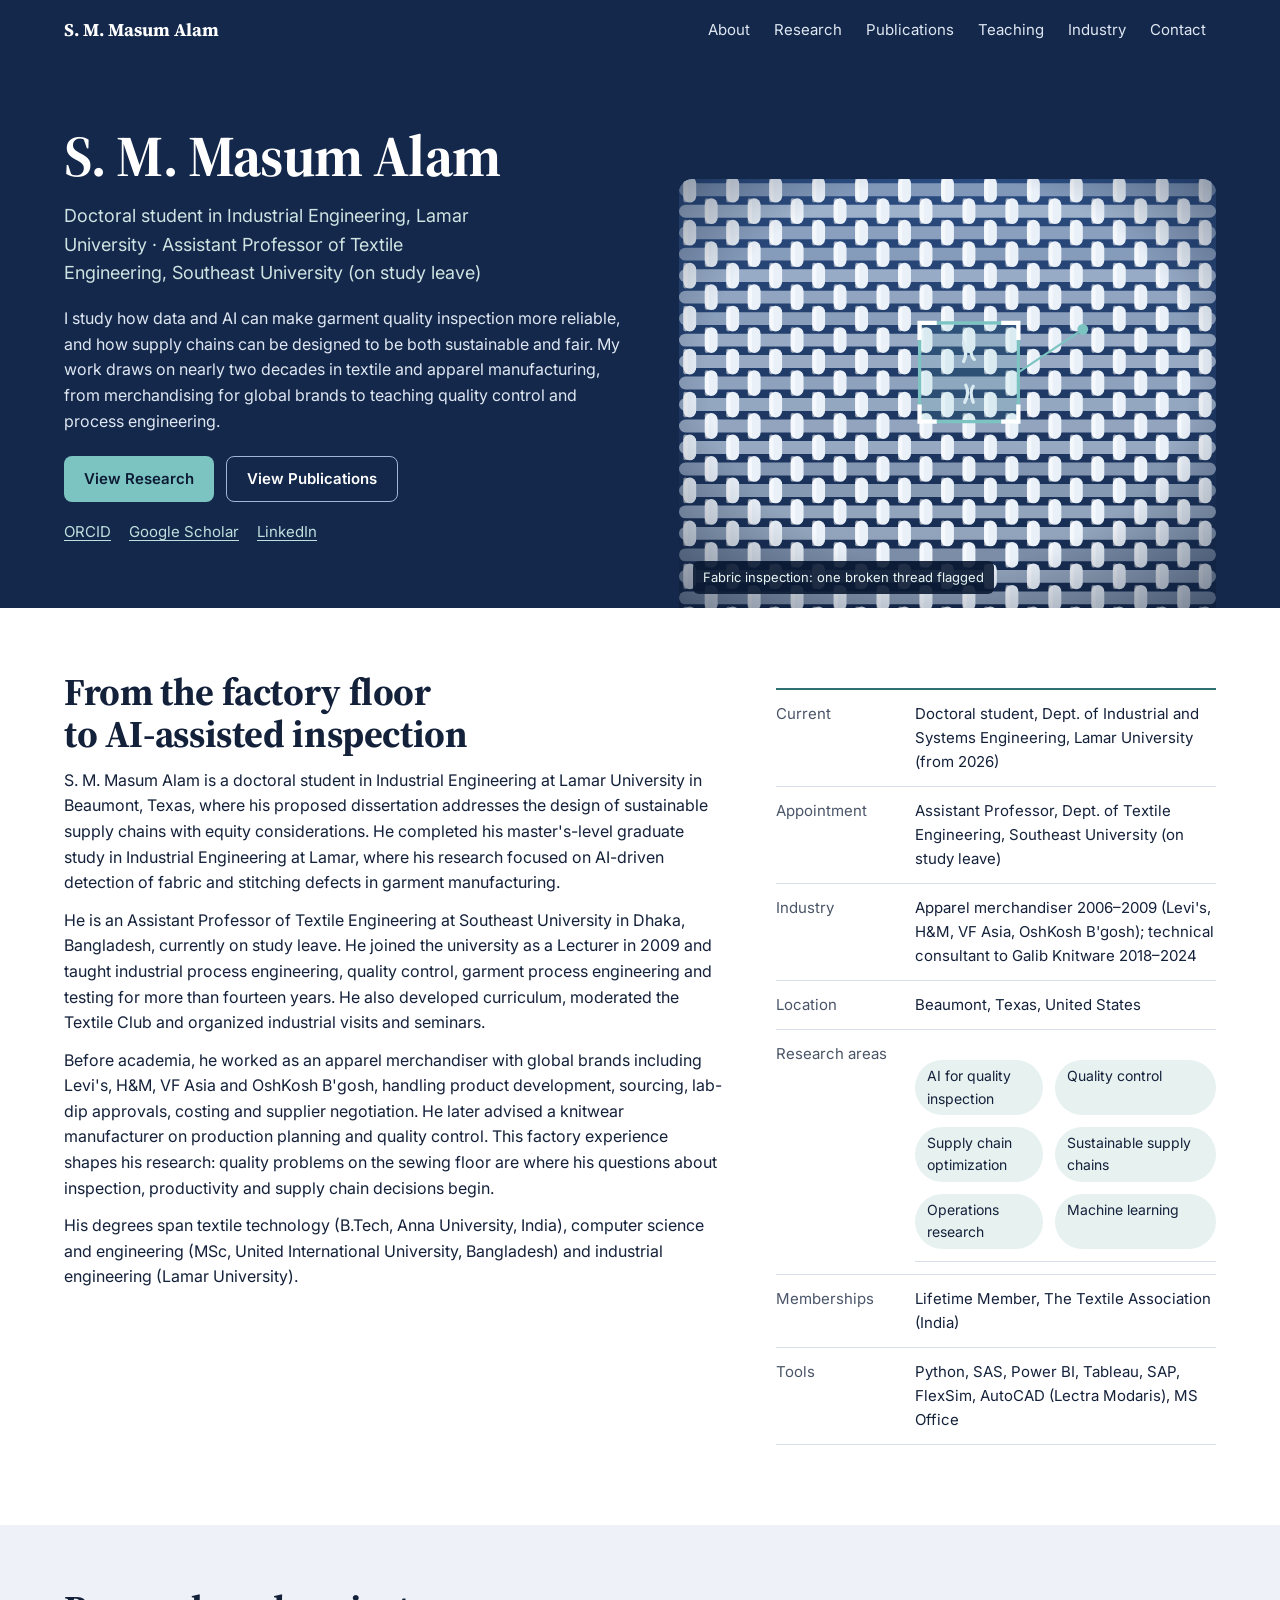
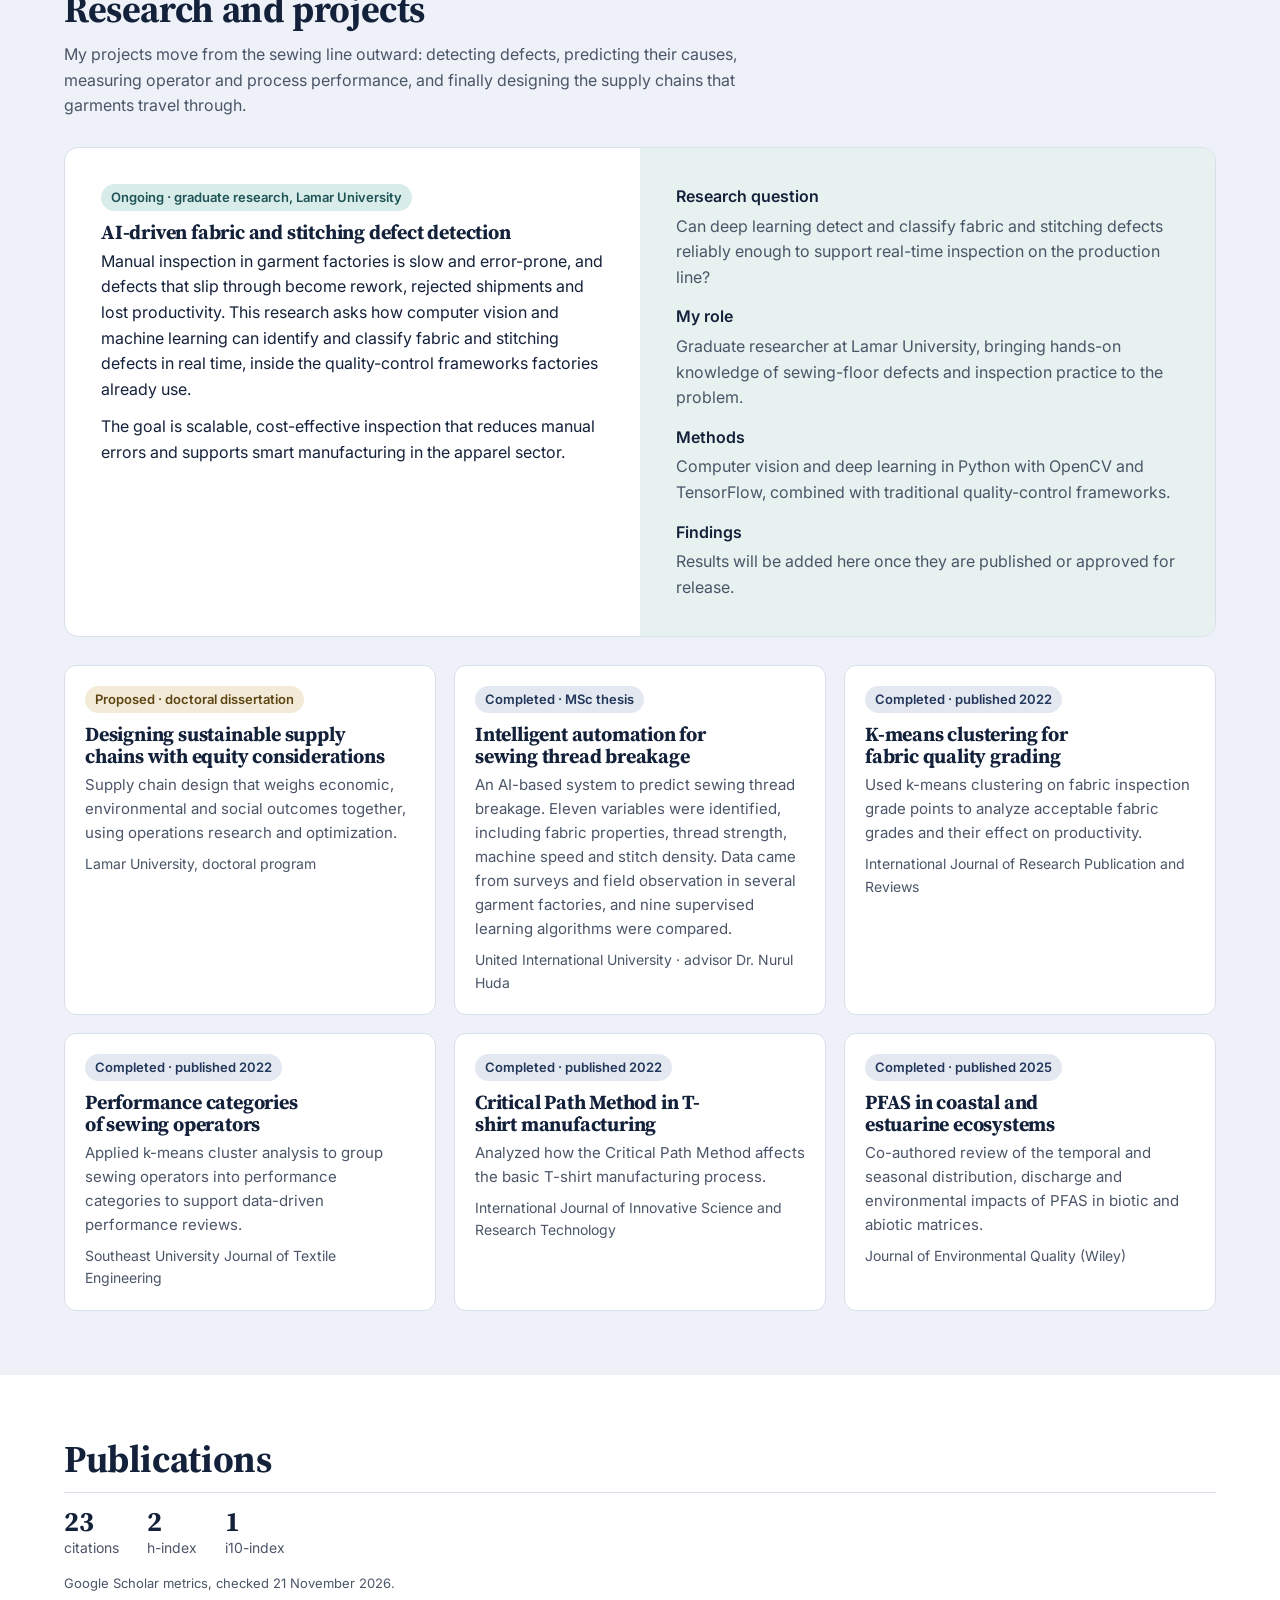
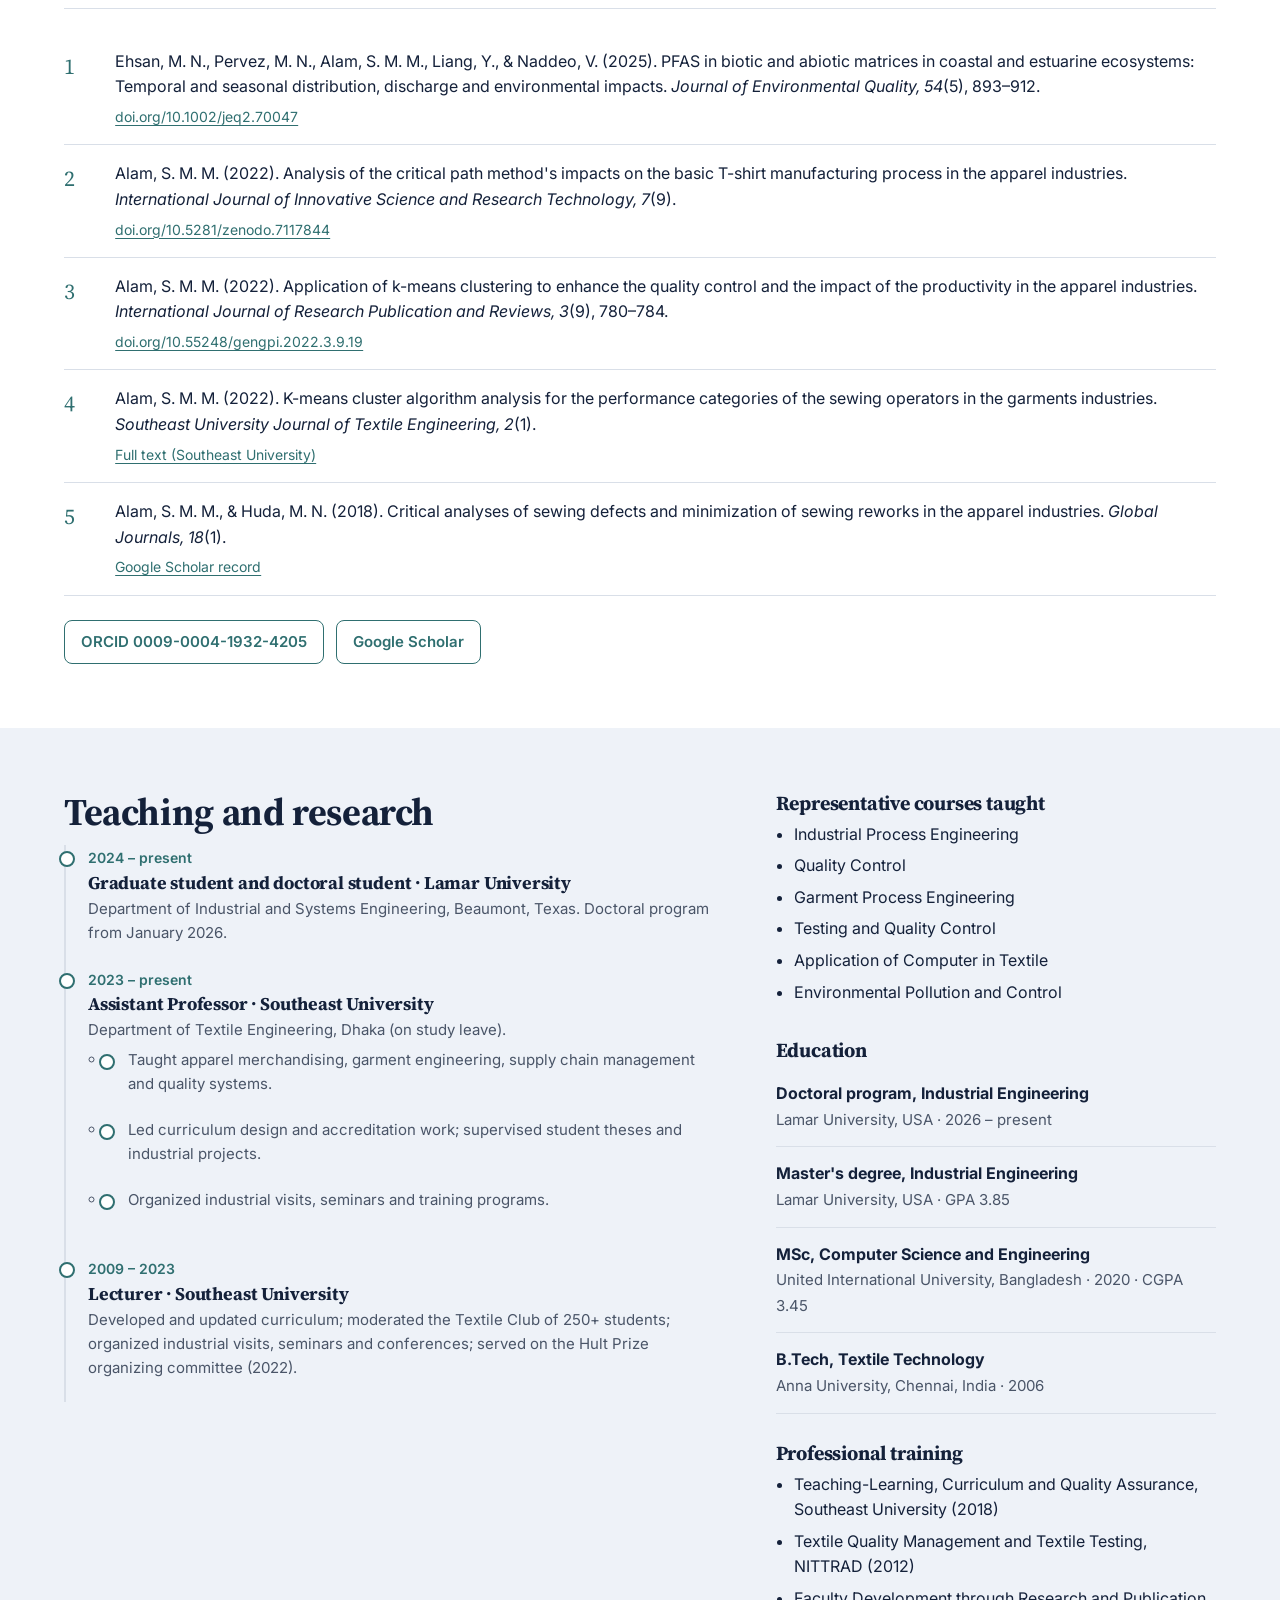
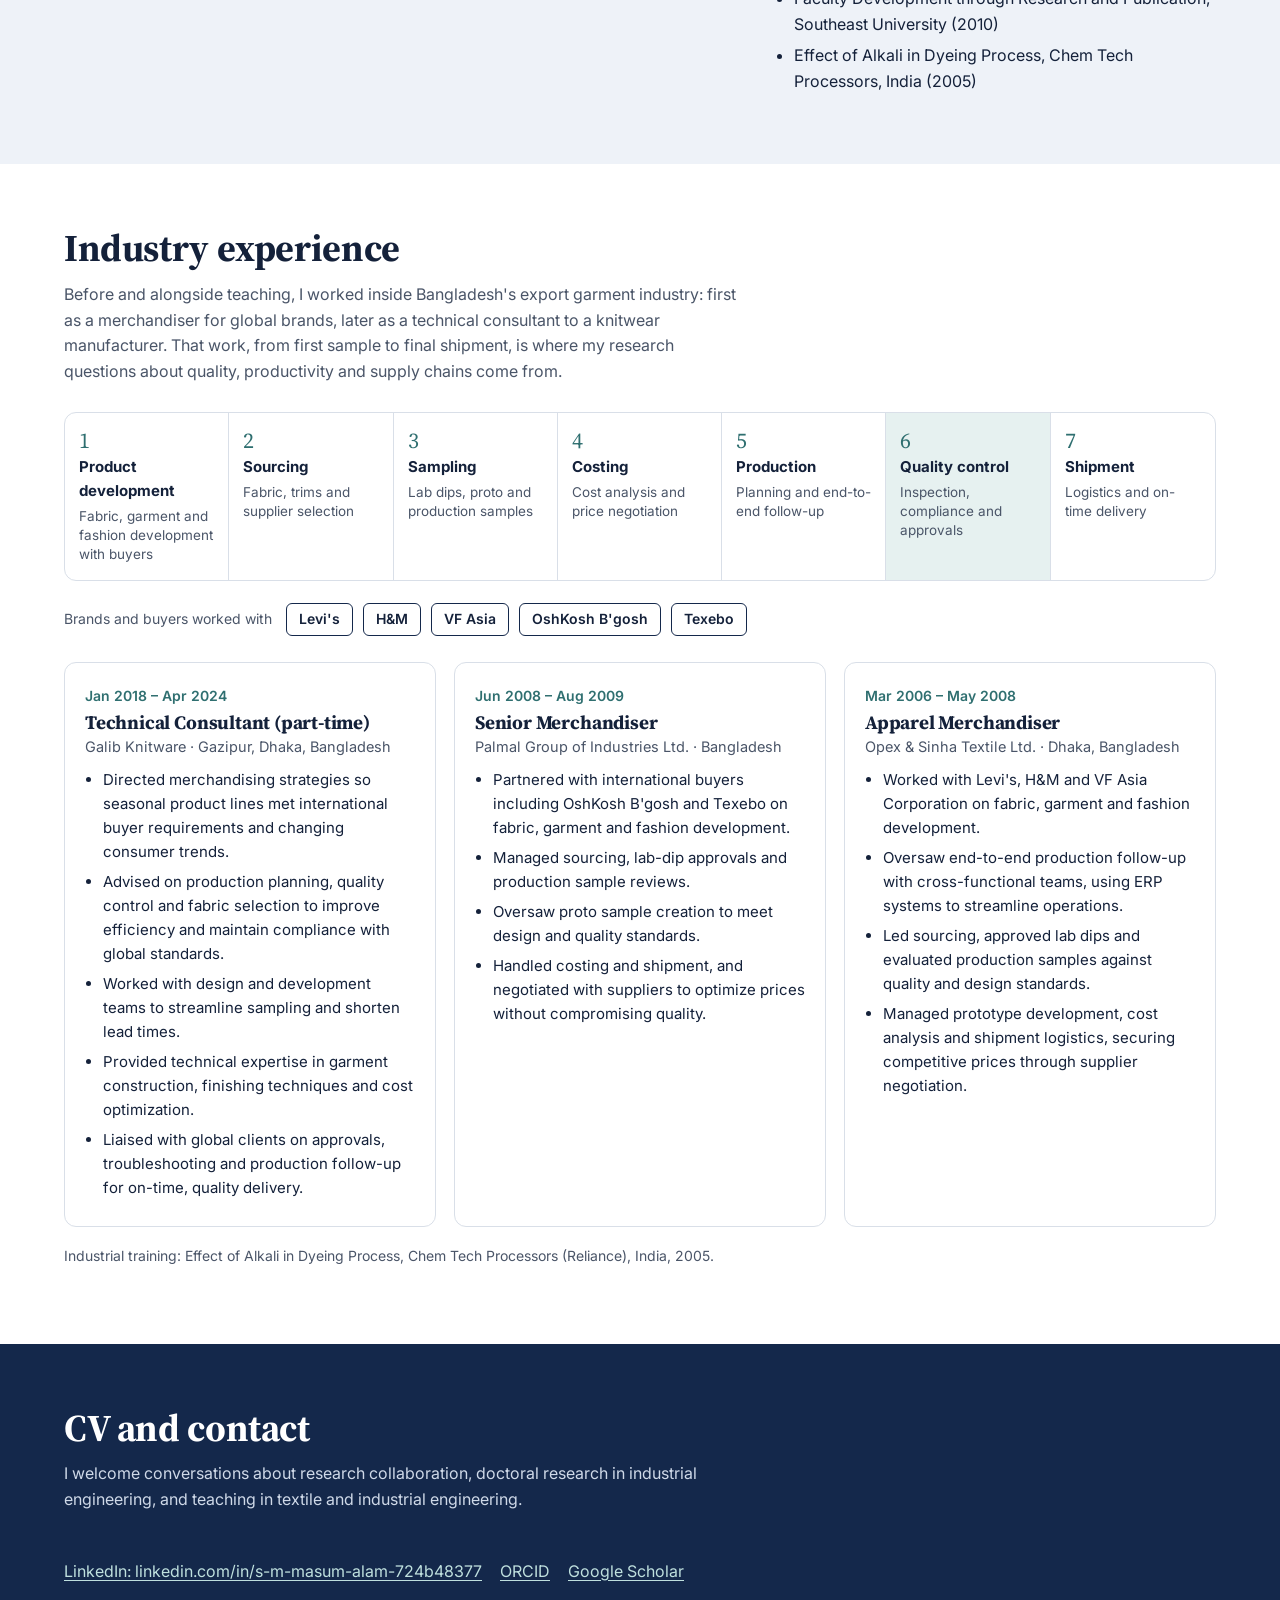
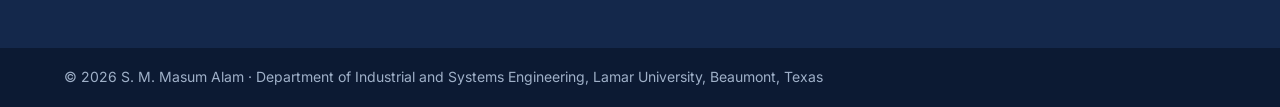
==== site/index.html @ e401d241 "Add main page" ====
<!DOCTYPE html>
<html lang="en">
<head>
<meta charset="utf-8">
<meta name="viewport" content="width=device-width, initial-scale=1">
<title>S. M. Masum Alam</title>
<meta name="description" content="S. M. Masum Alam: doctoral student in Industrial Engineering at Lamar University and Assistant Professor of Textile Engineering at Southeast University. Research in AI-assisted garment quality inspection, quality control, sustainable supply chains and operations research.">
<meta property="og:title" content="S. M. Masum Alam">
<meta property="og:description" content="Industrial engineering, textile engineering and AI-assisted garment quality inspection.">
<meta property="og:type" content="website">
<link rel="preconnect" href="https://fonts.googleapis.com">
<link rel="preconnect" href="https://fonts.gstatic.com" crossorigin>
<link href="https://fonts.googleapis.com/css2?family=Source+Serif+4:opsz,wght@8..60,600;8..60,700&family=Inter:wght@400;500;600&display=swap" rel="stylesheet">
<link rel="stylesheet" href="assets/site.css">
</head>
<body>

<nav aria-label="Main">
 <div class="wrap">
  <a class="me" href="#home" data-f="name">S. M. Masum Alam</a>
  <ul>
   <li><a href="#about">About</a></li>
   <li><a href="#research">Research</a></li>
   <li><a href="#publications">Publications</a></li>
   <li><a href="#experience">Teaching</a></li>
   <li><a href="#industry">Industry</a></li>
   <li><a href="#contact">Contact</a></li>
  </ul>
 </div>
</nav>

<noscript><p>This site needs JavaScript to show its content. You can also find S. M. Masum Alam on <a href="https://orcid.org/0009-0004-1932-4205">ORCID</a>.</p></noscript>

<header class="hero" id="home">
 <div class="wrap">
  <div class="txt">
   <h1 data-f="name">S. M. Masum Alam</h1>
   <p class="role" data-f="headline"></p>
   <p class="intro" data-f="intro"></p>
   <div class="btns" id="hero-btns"></div>
   <div class="links" id="hero-links"></div>
  </div>
  <div class="cloth" role="img" aria-label="Illustration of woven fabric under inspection, with one broken thread marked by an inspection frame">
   <svg id="weave" viewBox="0 0 500 400" preserveAspectRatio="xMidYMid slice" aria-hidden="true"></svg>
   <span class="tag">Fabric inspection: one broken thread flagged</span>
  </div>
 </div>
</header>

<main>
<section class="band" id="about">
 <div class="wrap two">
  <div><h2 data-f="aboutTitle"></h2><div id="about-text"></div></div>
  <div><dl class="facts" id="facts"></dl></div>
 </div>
</section>

<section class="band alt" id="research">
 <div class="wrap">
  <h2>Research and projects</h2>
  <p class="lede" id="research-intro"></p>
  <article class="feat" id="featured" aria-labelledby="f1"></article>
  <div class="grid" id="projects"></div>
 </div>
</section>

<section class="band" id="publications">
 <div class="wrap">
  <h2>Publications</h2>
  <div class="metrics" id="metrics" aria-label="Google Scholar metrics"></div>
  <ol class="pubs" id="pubs"></ol>
  <div class="profiles" id="profiles"></div>
 </div>
</section>

<section class="band alt" id="experience">
 <div class="wrap two">
  <div>
   <h2>Teaching and research</h2>
   <ul class="tl" id="roles"></ul>
  </div>
  <div>
   <h3>Representative courses taught</h3>
   <ul class="courses" id="courses"></ul>
   <h3 style="margin-top:28px">Education</h3>
   <ul class="edu" id="education"></ul>
   <h3 style="margin-top:28px">Professional training</h3>
   <ul class="courses" style="columns:1" id="training"></ul>
  </div>
 </div>
</section>

<section class="band" id="industry">
 <div class="wrap">
  <h2>Industry experience</h2>
  <p class="lede" id="industry-intro"></p>
  <ol class="flow" id="flow" aria-label="Garment workflow stages handled"></ol>
  <div class="brands" id="brands"></div>
  <div class="ind" id="ind-roles"></div>
  <p class="note" id="ind-training"></p>
 </div>
</section>

<section class="band contact" id="contact">
 <div class="wrap">
  <h2>CV and contact</h2>
  <p class="lede" data-f="contactText"></p>
  <div class="btns" id="cv-btn"></div>
  <div class="links" style="font-size:16px" id="contact-links"></div>
 </div>
</section>
</main>

<footer><div class="wrap" id="footer"></div></footer>

<!-- Content lives in these files. Edit them, not this page. -->
<script src="content/profile.js"></script>
<script src="content/publications.js"></script>
<script src="content/projects.js"></script>
<script src="content/experience.js"></script>
<script src="assets/site.js"></script>
</body>
</html>
---- site/assets/site.css ----
/* VOICE  calm, formal academic portfolio for admissions committees and collaborators
   IDEA   a fabric inspection table: woven cloth under a lamp, one defect boxed by the inspector
   PICTURE woven warp/weft cloth drawn in SVG with a teal inspection frame around a broken thread
   COLOUR navy ground for the first band, white pages, muted teal for links and the inspection mark
   TYPE   Source Serif 4 for headings, Inter for text
   LAYOUT navy band: name and intro left, cloth right; stacks title, cloth, buttons on phones */
:root{color-scheme:light dark;
--bg:light-dark(#ffffff,#0e1626);--ink:light-dark(#14213a,#e7ecf4);--soft:light-dark(#4a5568,#a9b4c6);
--navy:#14284b;--navy2:light-dark(#eef2f8,#152138);--teal:light-dark(#2f6f70,#7cc4c2);--tealbg:light-dark(#e6f1f0,#173236);
--line:light-dark(#d9dfe8,#25324a);--card:light-dark(#ffffff,#121d31)}
:root[data-theme=light]{color-scheme:light}:root[data-theme=dark]{color-scheme:dark}
*{box-sizing:border-box;min-width:0}
html{scroll-behavior:smooth;scroll-padding-top:72px}
@media(prefers-reduced-motion:reduce){html{scroll-behavior:auto}}
body{margin:0;background:var(--bg);color:var(--ink);font:16px/1.6 Inter,system-ui,-apple-system,"Segoe UI",sans-serif;overflow-x:clip}
h1,h2,h3{font-family:"Source Serif 4",Georgia,serif;line-height:1.1;letter-spacing:-.01em;margin:0;text-wrap:balance}
h2{font-size:clamp(28px,3.4vw,38px);margin-bottom:12px}
h3{font-size:20px;margin-bottom:6px}
p{margin:0 0 12px}
a{color:var(--teal);text-underline-offset:3px}
a:focus-visible,button:focus-visible{outline:3px solid #7cc4c2;outline-offset:2px;border-radius:4px}
.wrap{max-width:1180px;margin:0 auto}
.band{padding:clamp(36px,5vw,72px) max(5vw,16px)}
.alt{background:var(--navy2)}
.lede{color:var(--soft);max-width:68ch;margin-bottom:28px}
/* nav */
nav{position:sticky;top:0;z-index:5;background:var(--navy);color:#fff;padding:0 max(5vw,16px)}
nav .wrap{display:flex;align-items:center;justify-content:space-between;gap:16px;min-height:60px;flex-wrap:wrap}
nav .me{font-family:"Source Serif 4",Georgia,serif;font-weight:700;font-size:18px;color:#fff;text-decoration:none;white-space:nowrap}
nav ul{display:flex;flex-wrap:wrap;gap:2px 4px;list-style:none;margin:0;padding:0}
nav ul a{display:inline-flex;align-items:center;min-height:44px;padding:0 10px;color:#dfe7f2;text-decoration:none;font-size:15px;border-radius:6px}
nav ul a:hover{background:#1f3a66;color:#fff}
/* hero */
.hero{background:var(--navy);color:#fff;padding:clamp(32px,5vw,64px) max(5vw,16px) 0}
.hero .wrap{display:grid;grid-template-columns:minmax(0,1.05fr) minmax(0,1fr);gap:clamp(24px,4vw,56px);align-items:end}
.hero h1{font-size:clamp(38px,5.2vw,58px);margin-bottom:14px}
.hero .role{font-size:18px;color:#cfe3e2;margin-bottom:18px;max-width:40ch}
.hero .intro{color:#dfe7f2;max-width:60ch}
.hero .txt{padding-bottom:clamp(32px,5vw,64px)}
.btns{display:flex;flex-wrap:wrap;gap:12px;margin-top:22px}
.btn{display:inline-flex;align-items:center;min-height:46px;padding:0 20px;border-radius:8px;font-weight:600;text-decoration:none;font-size:15px}
.btn.p{background:#7cc4c2;color:#0c1a33}
.btn.s{border:1.5px solid #9fb6d6;color:#fff}
.btn:hover{filter:brightness(1.08)}
.cloth{position:relative;aspect-ratio:5/4;border-radius:14px 14px 0 0;overflow:hidden;background:#1b3560}
.cloth svg{position:absolute;inset:0;width:100%;height:100%;display:block}
.tag{position:absolute;left:14px;bottom:14px;background:#0c1a33e6;color:#e7f3f2;font-size:13px;padding:6px 10px;border-radius:6px;max-width:calc(100% - 28px)}
.links{display:flex;flex-wrap:wrap;gap:8px 18px;margin-top:18px;font-size:15px}
.links a{color:#bfe0de}
/* about */
.two{display:grid;grid-template-columns:minmax(0,1.5fr) minmax(0,1fr);gap:clamp(24px,4vw,56px)}
.facts{border-top:2px solid var(--teal)}
.facts div{display:grid;grid-template-columns:8.5em minmax(0,1fr);gap:12px;padding:12px 0;border-bottom:1px solid var(--line);font-size:15px}
.facts dt{color:var(--soft)}
.facts dd{margin:0}
.chips{display:flex;flex-wrap:wrap;gap:8px;margin-top:6px}
.chip{background:var(--tealbg);color:var(--ink);border-radius:999px;padding:5px 12px;font-size:14px}
/* research */
.feat{display:grid;grid-template-columns:minmax(0,1fr) minmax(0,1fr);gap:0;background:var(--card);border:1px solid var(--line);border-radius:14px;overflow:hidden;margin-bottom:28px}
.feat .body{padding:clamp(20px,3vw,36px)}
.feat .side{background:var(--tealbg);padding:clamp(20px,3vw,36px)}
.feat dl{margin:0}
.feat dt{font-weight:600;margin-top:14px}
.feat dt:first-child{margin-top:0}
.feat dd{margin:4px 0 0;color:var(--soft)}
.status{display:inline-block;font-size:13px;font-weight:600;padding:3px 10px;border-radius:999px;margin-bottom:10px}
.st-on{background:#d8ecea;color:#1d5354}
.st-done{background:#e3e8f1;color:#22365a}
.st-prop{background:#f3ead7;color:#5d4513}
.grid{display:grid;grid-template-columns:repeat(auto-fill,minmax(280px,1fr));gap:18px}
.proj{background:var(--card);border:1px solid var(--line);border-radius:12px;padding:20px}
.proj p{color:var(--soft);font-size:15px;margin-bottom:8px}
.proj .meta{font-size:14px;color:var(--soft)}
/* publications */
.metrics{display:flex;flex-wrap:wrap;gap:12px 28px;margin:0 0 24px;padding:14px 0;border-block:1px solid var(--line)}
.metrics b{font-family:"Source Serif 4",Georgia,serif;font-size:28px;display:block;line-height:1}
.metrics span{font-size:14px;color:var(--soft)}
.metrics small{flex-basis:100%;color:var(--soft);font-size:13px}
ol.pubs{list-style:none;padding:0;margin:0;counter-reset:p}
ol.pubs li{display:grid;grid-template-columns:3.2em minmax(0,1fr);padding:16px 0;border-bottom:1px solid var(--line)}
ol.pubs li::before{counter-increment:p;content:counter(p);font-family:"Source Serif 4",Georgia,serif;font-size:22px;color:var(--teal)}
.cite{margin:0 0 6px}
.plinks{font-size:14px;display:flex;flex-wrap:wrap;gap:4px 16px}
.plinks a{overflow-wrap:anywhere}
.profiles{display:flex;flex-wrap:wrap;gap:12px;margin-top:24px}
.profiles a{display:inline-flex;align-items:center;min-height:44px;padding:0 16px;border:1.5px solid var(--teal);border-radius:8px;text-decoration:none;font-weight:600;font-size:15px}
/* timeline */
.tl{list-style:none;margin:0;padding:0;border-left:2px solid var(--line)}
.tl li{position:relative;padding:0 0 22px 22px}
.tl li::before{content:"";position:absolute;left:-7px;top:6px;width:12px;height:12px;border-radius:50%;background:var(--bg);border:2px solid var(--teal)}
.tl .when{font-size:14px;color:var(--teal);font-weight:600;white-space:nowrap}
.tl h3{font-size:18px;margin:2px 0 4px}
.tl p{color:var(--soft);font-size:15px;margin:0}
.tl ul{margin:6px 0 0;padding-left:18px;color:var(--soft);font-size:15px}
.edu{list-style:none;padding:0;margin:0}
.edu li{padding:14px 0;border-bottom:1px solid var(--line)}
.edu b{display:block}
.edu span{color:var(--soft);font-size:15px}
.courses{columns:2 220px;padding-left:18px;margin:8px 0 0}
.courses li{margin-bottom:6px;break-inside:avoid}
/* contact */
.contact{background:var(--navy);color:#fff}
.contact a{color:#bfe0de}
.contact .lede{color:#cfd9e8}
footer{background:#0c1a33;color:#9fb0c8;font-size:14px;padding:18px max(5vw,16px)}
@media(max-width:860px){.hero .wrap,.two,.feat{grid-template-columns:minmax(0,1fr)}.hero .txt{padding-bottom:0}.cloth{aspect-ratio:16/10}}
@media(max-width:600px){nav .wrap{padding-block:6px}nav ul a{padding:0 8px;font-size:14px}.facts div{grid-template-columns:minmax(0,1fr);gap:2px}}

.cvbtn{background:#ffffff;color:#14284b}
noscript p{padding:24px max(5vw,16px)}

/* industry */
.flow{list-style:none;margin:0 0 22px;padding:0;display:grid;grid-template-columns:repeat(7,minmax(0,1fr));gap:0;border:1px solid var(--line);border-radius:12px;overflow:hidden;background:var(--card)}
.flow li{position:relative;padding:16px 14px 16px;border-right:1px solid var(--line);display:flex;flex-direction:column;gap:4px}
.flow li:last-child{border-right:0}
.flow .n{font-family:"Source Serif 4",Georgia,serif;font-size:22px;color:var(--teal);line-height:1}
.flow b{font-size:15px}
.flow span:last-child{font-size:13.5px;color:var(--soft);line-height:1.4}
.flow li:nth-child(6){background:var(--tealbg)}
.brands{display:flex;flex-wrap:wrap;align-items:center;gap:8px 10px;margin:0 0 26px}
.bl{font-size:14px;color:var(--soft);margin-right:4px}
.brand{border:1.5px solid var(--navy);color:var(--ink);border-radius:6px;padding:4px 12px;font-weight:600;font-size:14px}
:root[data-theme=dark] .brand{border-color:#9fb6d6}
@media(prefers-color-scheme:dark){:root:not([data-theme=light]) .brand{border-color:#9fb6d6}}
.ind{display:grid;grid-template-columns:repeat(3,minmax(0,1fr));gap:18px}
.irole{background:var(--card);border:1px solid var(--line);border-radius:12px;padding:20px}
.ihead .when{font-size:14px;color:var(--teal);font-weight:600;white-space:nowrap}
.ihead h3{font-size:19px;margin:4px 0 2px}
.org{color:var(--soft);font-size:14.5px;margin:0 0 10px}
.irole ul{margin:0;padding-left:18px;font-size:15px}
.irole li{margin-bottom:6px}
.note{color:var(--soft);font-size:14px;margin-top:18px}
@media(max-width:1000px){.flow{grid-template-columns:repeat(4,minmax(0,1fr))}.flow li{border-bottom:1px solid var(--line)}.ind{grid-template-columns:minmax(0,1fr)}}
@media(max-width:1000px){.flow li:last-child{grid-column:span 2}}
@media(max-width:600px){.flow{grid-template-columns:repeat(2,minmax(0,1fr))}}
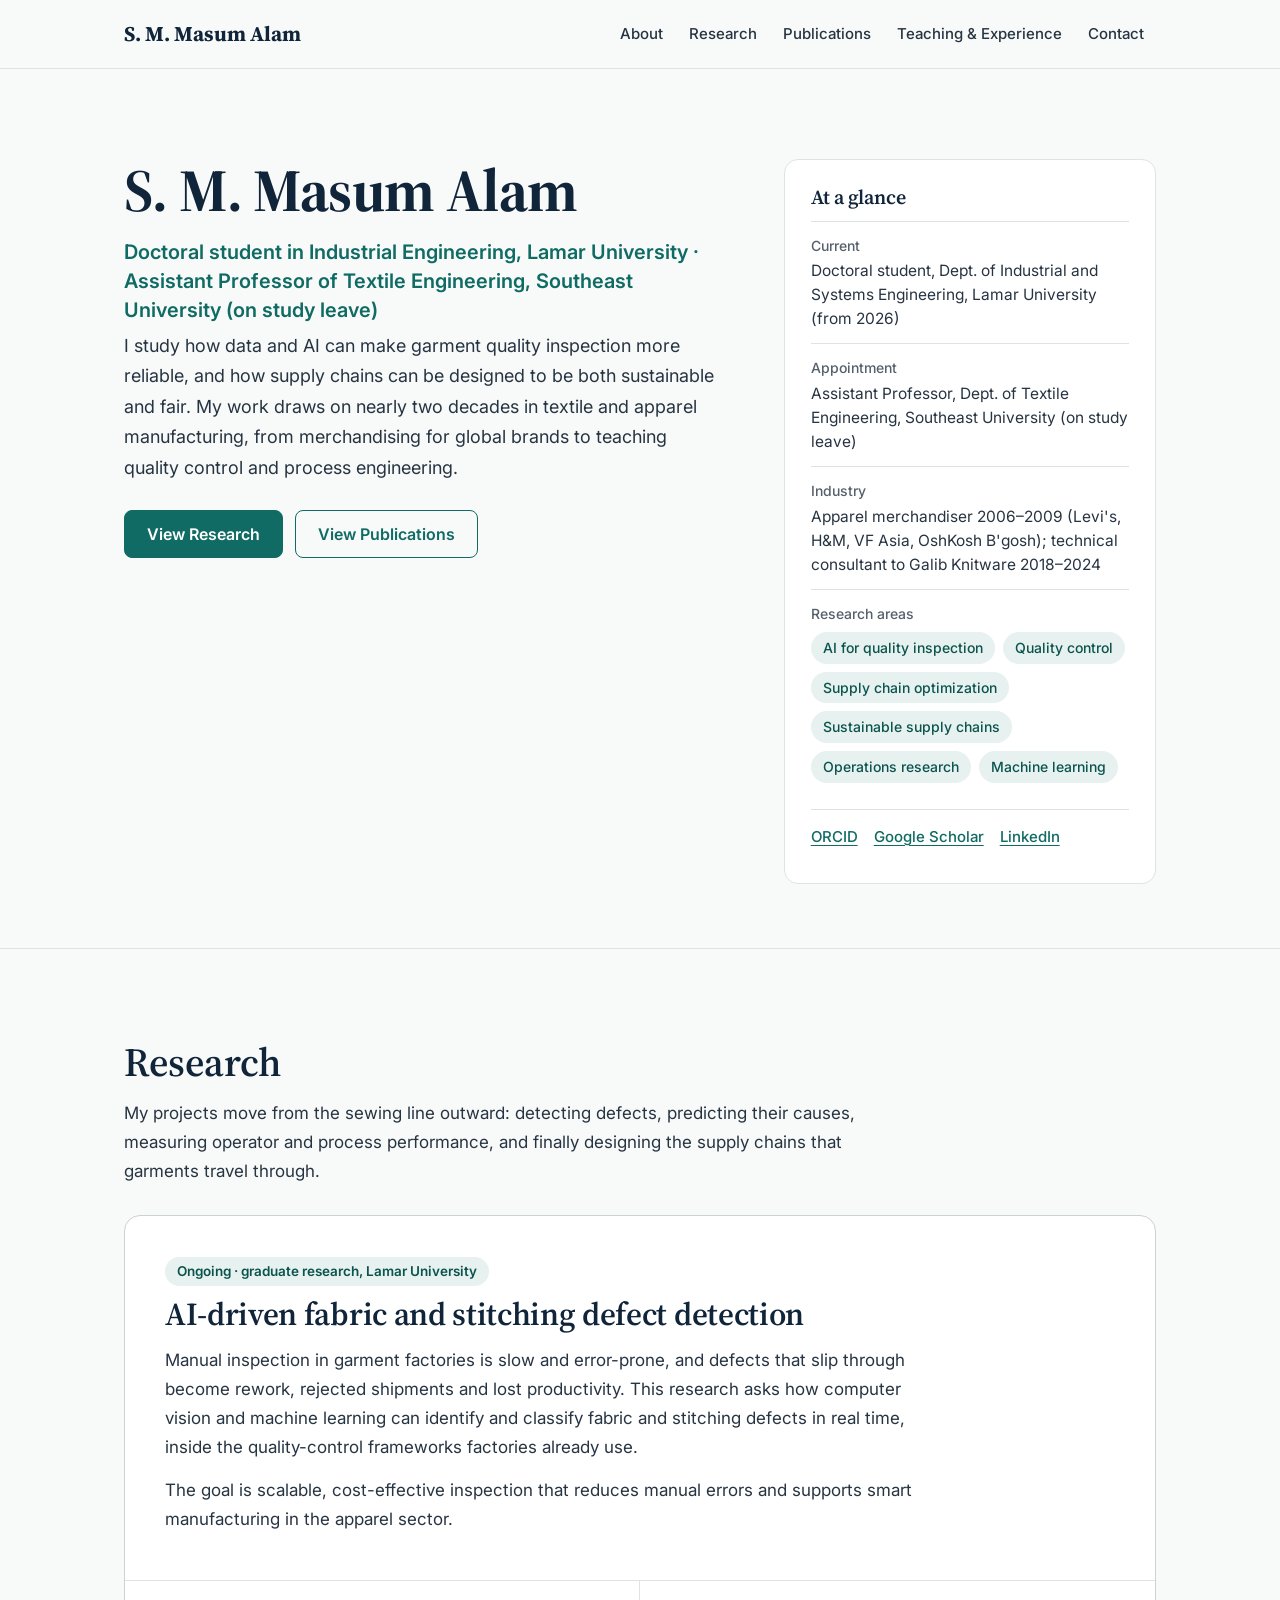
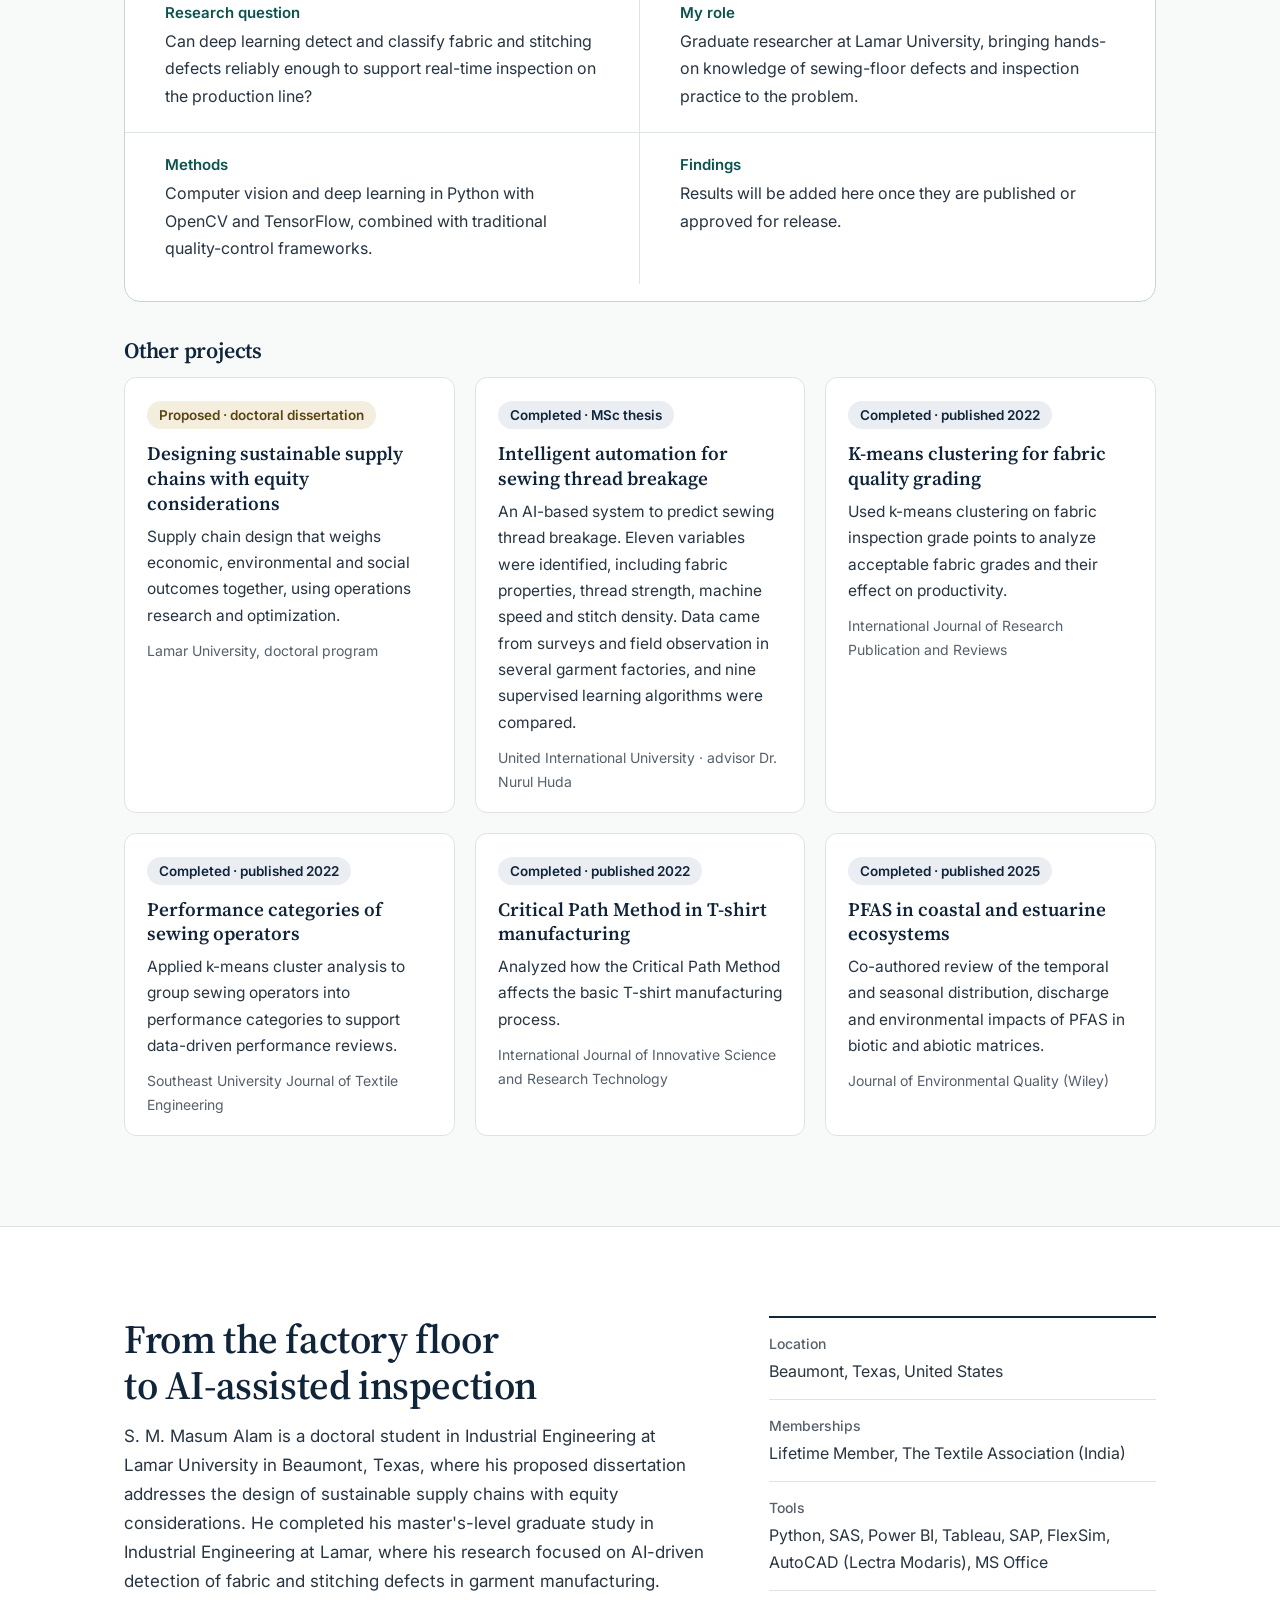
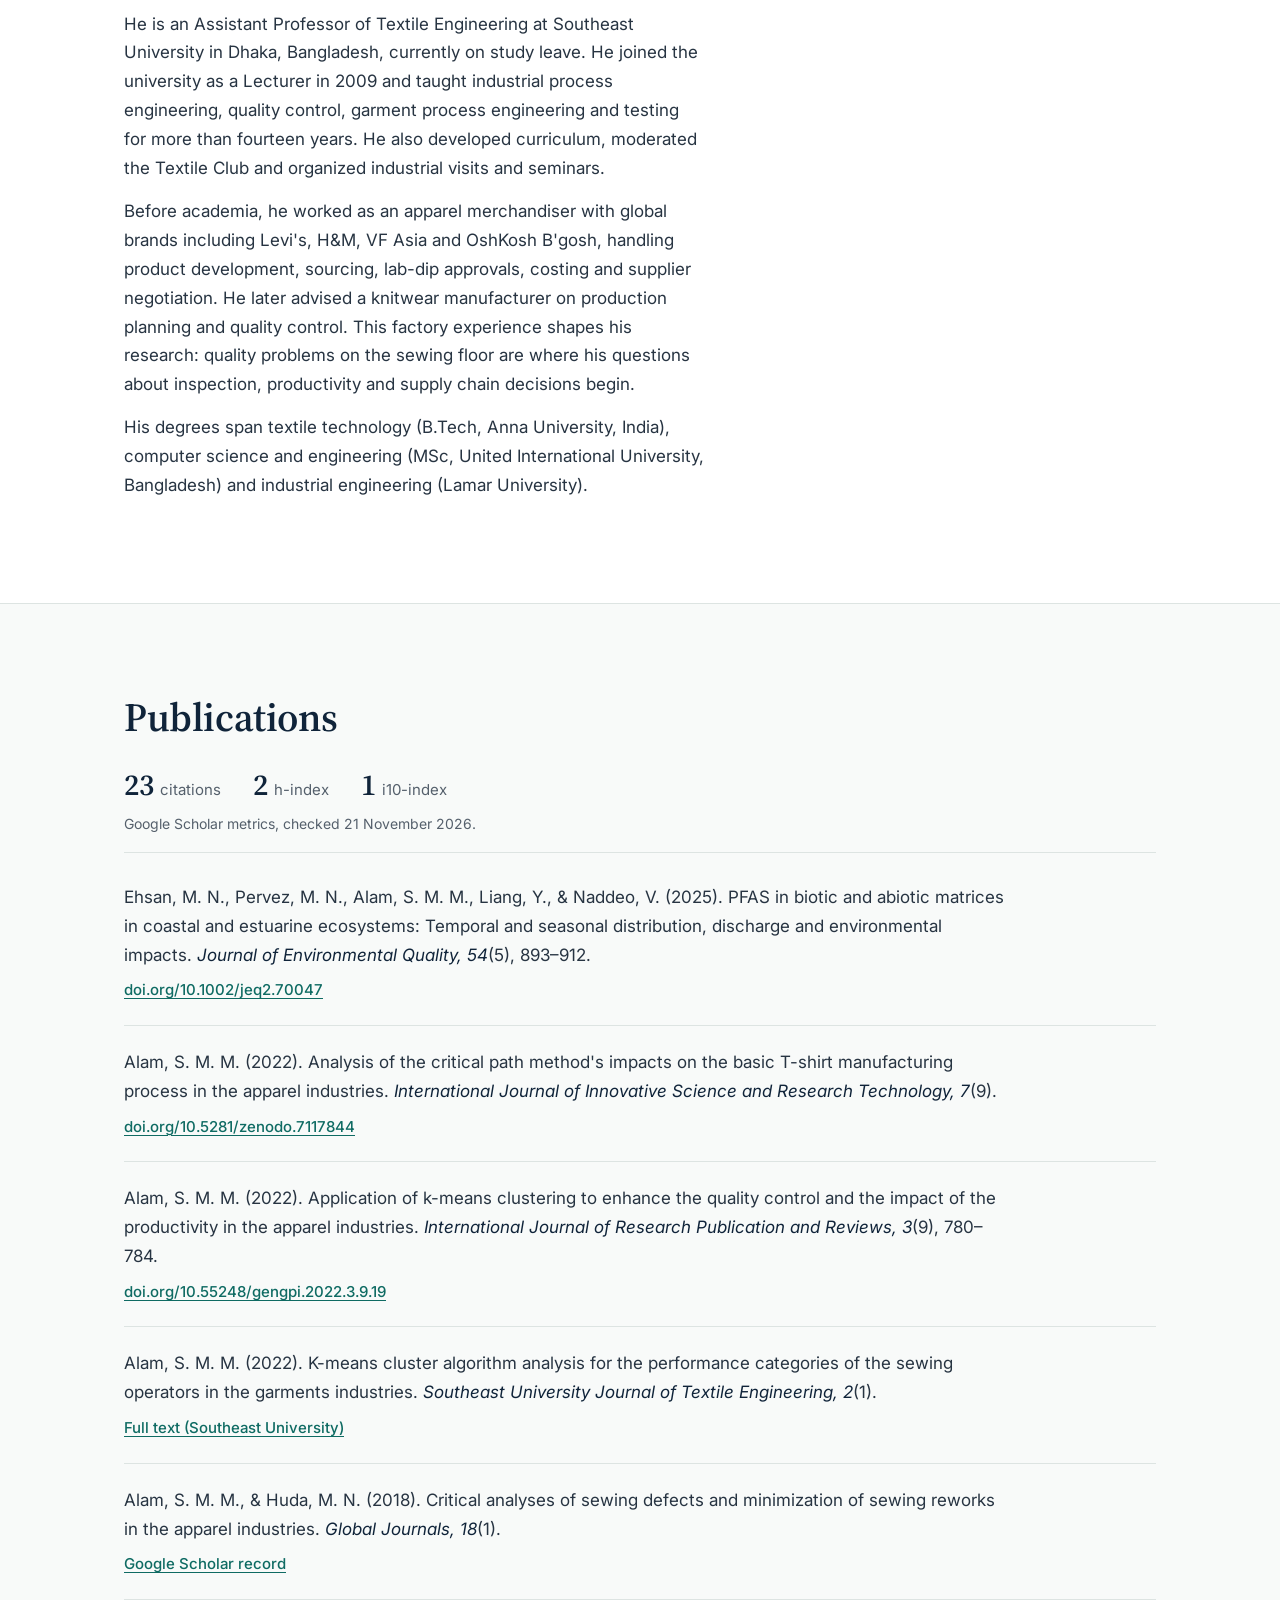
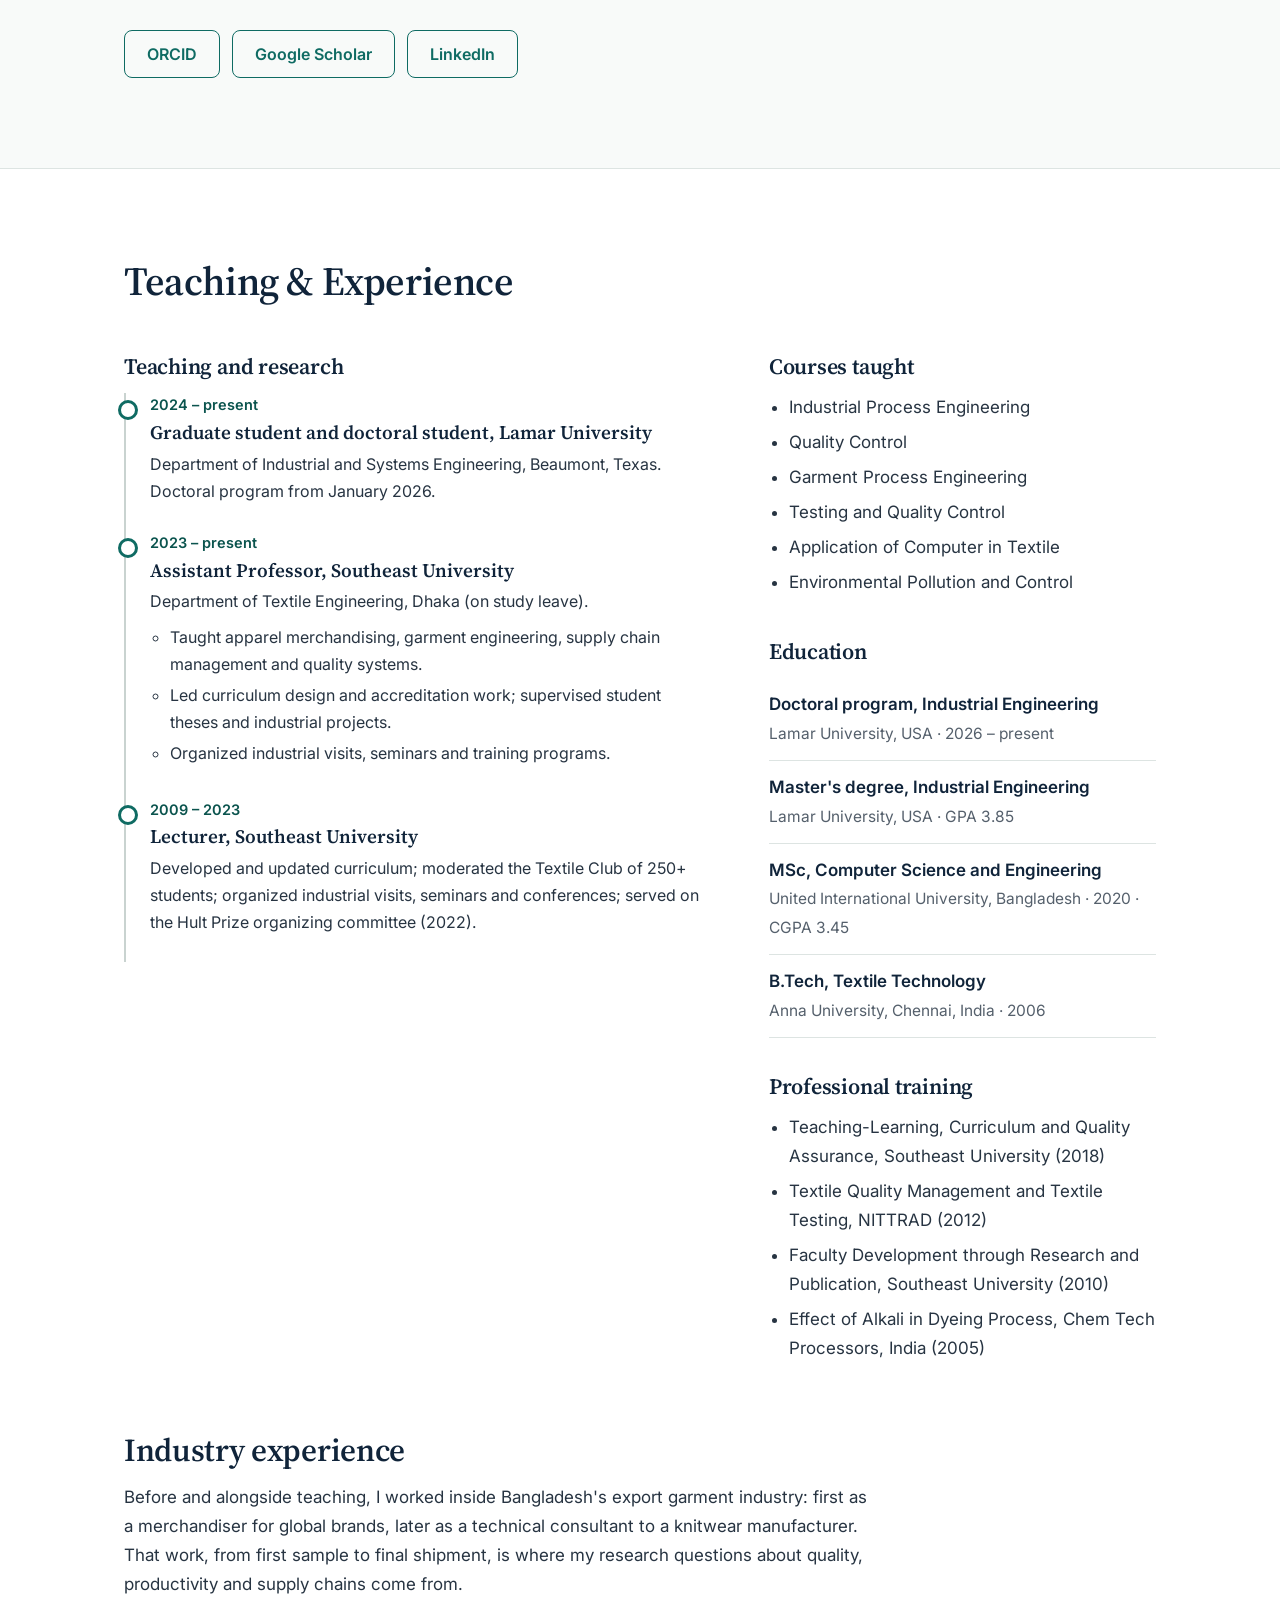
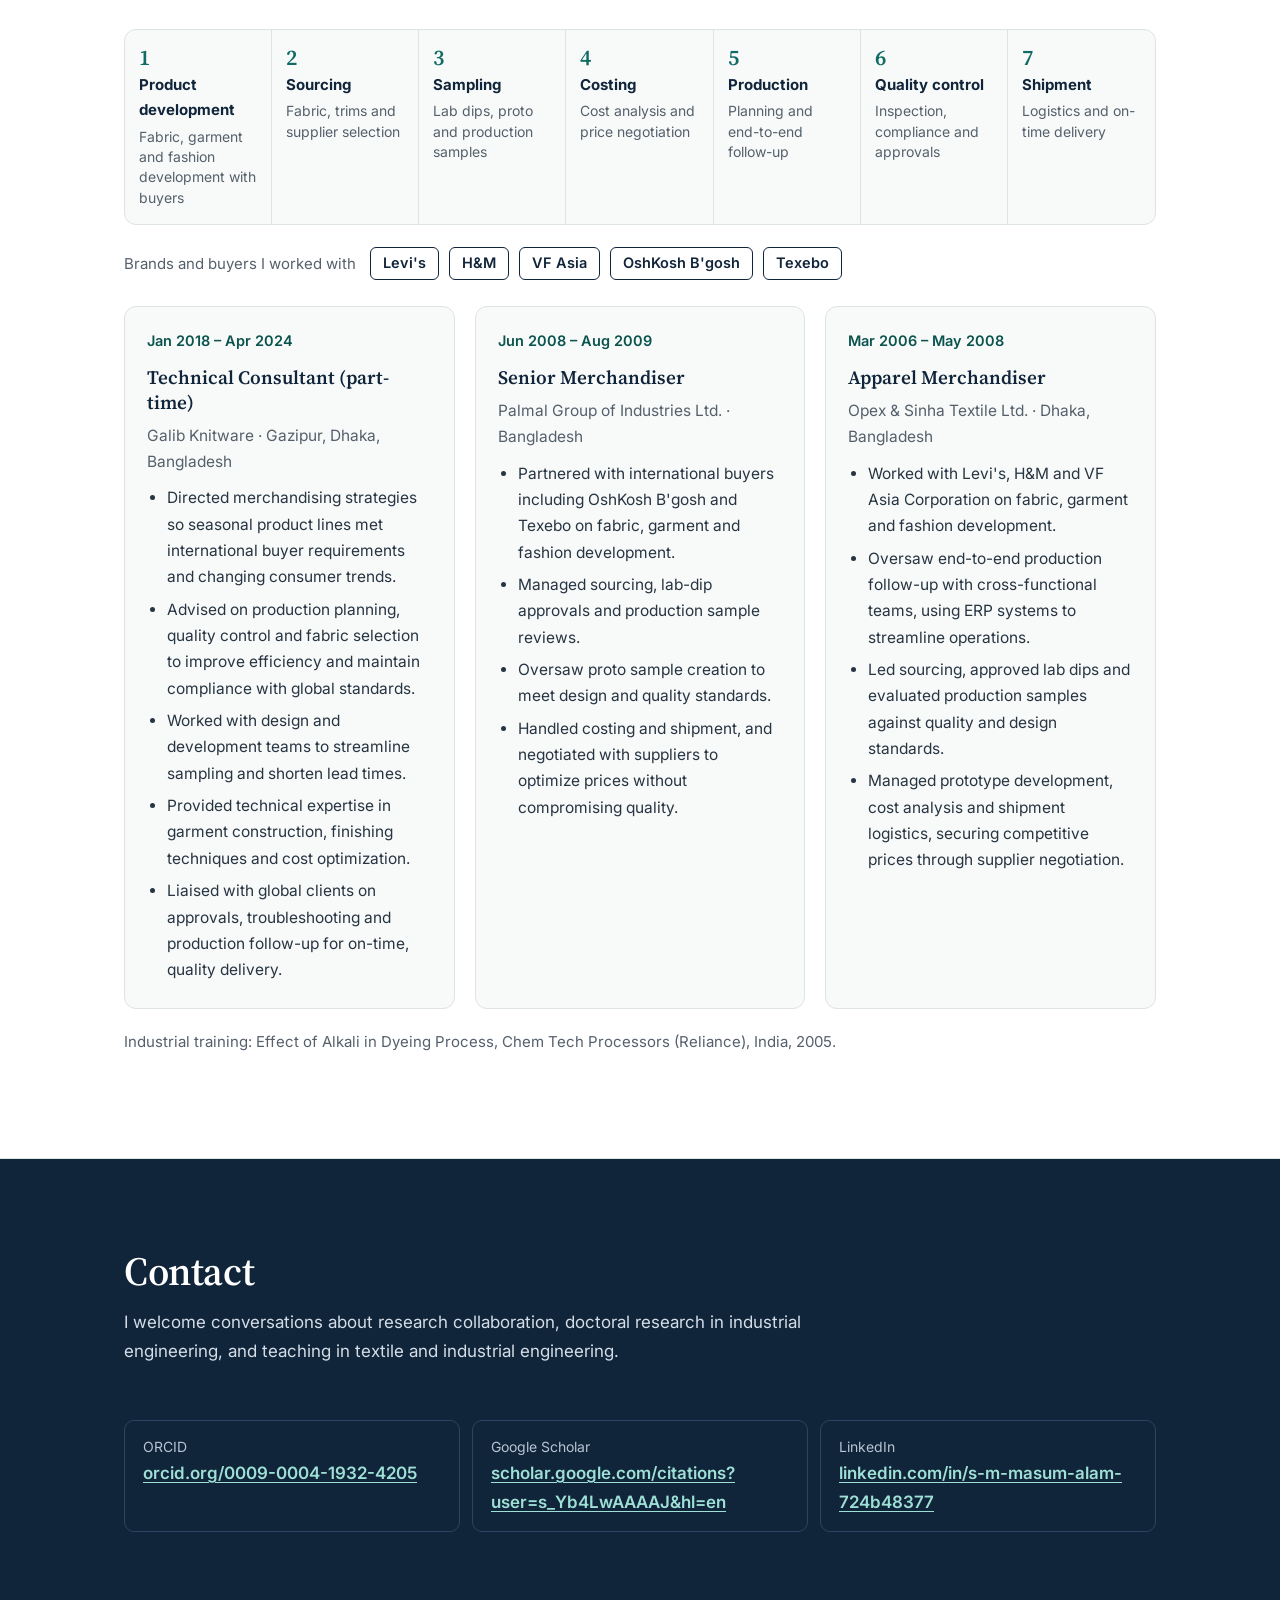
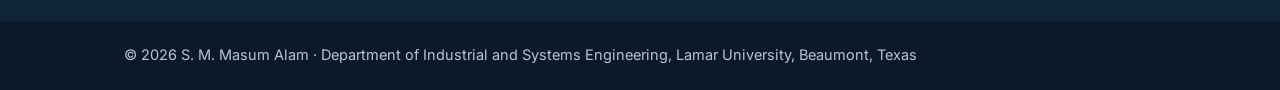
==== commit 2dddd4d3: "Redesign: new page layout and name format" ====
--- a/site/index.html
+++ b/site/index.html
@@ -3,115 +3,125 @@
 <head>
 <meta charset="utf-8">
 <meta name="viewport" content="width=device-width, initial-scale=1">
-<title>S. M. Masum Alam</title>
-<meta name="description" content="S. M. Masum Alam: doctoral student in Industrial Engineering at Lamar University and Assistant Professor of Textile Engineering at Southeast University. Research in AI-assisted garment quality inspection, quality control, sustainable supply chains and operations research.">
-<meta property="og:title" content="S. M. Masum Alam">
-<meta property="og:description" content="Industrial engineering, textile engineering and AI-assisted garment quality inspection.">
-<meta property="og:type" content="website">
+<title>S M Masum Alam</title>
+<meta name="description" content="S M Masum Alam: Industrial Engineering, Textile Engineering and AI-assisted garment inspection. Doctoral student at Lamar University and Assistant Professor of Textile Engineering at Southeast University.">
+<meta name="author" content="S M Masum Alam">
+<meta property="og:type" content="profile">
+<meta property="og:title" content="S M Masum Alam">
+<meta property="og:description" content="Industrial Engineering | Textile Engineering | AI-Assisted Garment Inspection">
+<meta property="og:site_name" content="S M Masum Alam">
+<meta name="twitter:card" content="summary">
+<meta name="twitter:title" content="S M Masum Alam">
+<meta name="twitter:description" content="Industrial Engineering | Textile Engineering | AI-Assisted Garment Inspection">
+<meta name="theme-color" content="#10243A">
+<script type="application/ld+json">
+{"@context":"https://schema.org","@type":"Person","name":"S M Masum Alam","jobTitle":"Doctoral student in Industrial Engineering","affiliation":[{"@type":"CollegeOrUniversity","name":"Lamar University"},{"@type":"CollegeOrUniversity","name":"Southeast University"}],"knowsAbout":["Industrial Engineering","Textile Engineering","AI-assisted garment inspection","Quality control","Supply chain optimization"],"sameAs":["https://orcid.org/0009-0004-1932-4205","https://scholar.google.com/citations?user=s_Yb4LwAAAAJ","https://www.linkedin.com/in/s-m-masum-alam-724b48377/"]}
+</script>
 <link rel="preconnect" href="https://fonts.googleapis.com">
 <link rel="preconnect" href="https://fonts.gstatic.com" crossorigin>
-<link href="https://fonts.googleapis.com/css2?family=Source+Serif+4:opsz,wght@8..60,600;8..60,700&family=Inter:wght@400;500;600&display=swap" rel="stylesheet">
+<link href="https://fonts.googleapis.com/css2?family=Source+Serif+4:opsz,wght@8..60,500;8..60,600;8..60,700&family=Inter:wght@400;500;600&display=swap" rel="stylesheet">
 <link rel="stylesheet" href="assets/site.css">
 </head>
 <body>
+<a class="skip" href="#main">Skip to content</a>
 
-<nav aria-label="Main">
- <div class="wrap">
-  <a class="me" href="#home" data-f="name">S. M. Masum Alam</a>
-  <ul>
-   <li><a href="#about">About</a></li>
-   <li><a href="#research">Research</a></li>
-   <li><a href="#publications">Publications</a></li>
-   <li><a href="#experience">Teaching</a></li>
-   <li><a href="#industry">Industry</a></li>
-   <li><a href="#contact">Contact</a></li>
-  </ul>
- </div>
-</nav>
-
-<noscript><p>This site needs JavaScript to show its content. You can also find S. M. Masum Alam on <a href="https://orcid.org/0009-0004-1932-4205">ORCID</a>.</p></noscript>
-
-<header class="hero" id="home">
- <div class="wrap">
-  <div class="txt">
-   <h1 data-f="name">S. M. Masum Alam</h1>
-   <p class="role" data-f="headline"></p>
-   <p class="intro" data-f="intro"></p>
-   <div class="btns" id="hero-btns"></div>
-   <div class="links" id="hero-links"></div>
-  </div>
-  <div class="cloth" role="img" aria-label="Illustration of woven fabric under inspection, with one broken thread marked by an inspection frame">
-   <svg id="weave" viewBox="0 0 500 400" preserveAspectRatio="xMidYMid slice" aria-hidden="true"></svg>
-   <span class="tag">Fabric inspection: one broken thread flagged</span>
-  </div>
+<header class="top">
+ <div class="wrap bar">
+  <a class="brand" href="#home" data-f="name">S M Masum Alam</a>
+  <nav aria-label="Main">
+   <ul>
+    <li><a href="#about">About</a></li>
+    <li><a href="#research">Research</a></li>
+    <li><a href="#publications">Publications</a></li>
+    <li><a href="#experience">Teaching &amp; Experience</a></li>
+    <li><a href="#contact">Contact</a></li>
+   </ul>
+  </nav>
  </div>
 </header>
 
-<main>
-<section class="band" id="about">
- <div class="wrap two">
-  <div><h2 data-f="aboutTitle"></h2><div id="about-text"></div></div>
+<noscript><p class="wrap">This site needs JavaScript to show its content. You can also find S M Masum Alam on <a href="https://orcid.org/0009-0004-1932-4205">ORCID</a>.</p></noscript>
+
+<main id="main">
+<section class="hero" id="home">
+ <div class="wrap hero-grid">
+  <div class="hero-text">
+   <h1 data-f="name">S M Masum Alam</h1>
+   <p class="headline" data-f="headline"></p>
+   <p class="roleline" data-f="roleLine"></p>
+   <p class="intro" data-f="intro"></p>
+   <p class="intro" data-f="intro2"></p>
+   <div class="btns" id="hero-btns"></div>
+  </div>
+  <aside class="glance" id="glance" aria-label="At a glance"></aside>
+ </div>
+</section>
+
+<section class="sec featured-sec" id="research" aria-labelledby="research-h">
+ <div class="wrap">
+  <h2 id="research-h">Research</h2>
+  <p class="lede" id="research-intro"></p>
+  <article class="feature" id="featured" aria-labelledby="f1"></article>
+  <h3 class="sub">Other projects</h3>
+  <div class="cards" id="projects"></div>
+ </div>
+</section>
+
+<section class="sec alt" id="about" aria-labelledby="about-h">
+ <div class="wrap split">
+  <div class="prose"><h2 id="about-h" data-f="aboutTitle">About me</h2><div id="about-text"></div></div>
   <div><dl class="facts" id="facts"></dl></div>
  </div>
 </section>
 
-<section class="band alt" id="research">
+<section class="sec" id="publications" aria-labelledby="pubs-h">
  <div class="wrap">
-  <h2>Research and projects</h2>
-  <p class="lede" id="research-intro"></p>
-  <article class="feat" id="featured" aria-labelledby="f1"></article>
-  <div class="grid" id="projects"></div>
- </div>
-</section>
-
-<section class="band" id="publications">
- <div class="wrap">
-  <h2>Publications</h2>
+  <h2 id="pubs-h">Publications</h2>
   <div class="metrics" id="metrics" aria-label="Google Scholar metrics"></div>
   <ol class="pubs" id="pubs"></ol>
   <div class="profiles" id="profiles"></div>
  </div>
 </section>
 
-<section class="band alt" id="experience">
- <div class="wrap two">
-  <div>
-   <h2>Teaching and research</h2>
-   <ul class="tl" id="roles"></ul>
+<section class="sec alt" id="experience" aria-labelledby="exp-h">
+ <div class="wrap">
+  <h2 id="exp-h">Teaching &amp; Experience</h2>
+  <div class="split">
+   <div>
+    <h3 class="sub">Teaching and research</h3>
+    <ol class="tl" id="roles"></ol>
+   </div>
+   <div>
+    <h3 class="sub">Courses taught</h3>
+    <ul class="list cols" id="courses"></ul>
+    <h3 class="sub">Education</h3>
+    <ul class="edu" id="education"></ul>
+    <h3 class="sub">Professional training</h3>
+    <ul class="list" id="training"></ul>
+   </div>
   </div>
-  <div>
-   <h3>Representative courses taught</h3>
-   <ul class="courses" id="courses"></ul>
-   <h3 style="margin-top:28px">Education</h3>
-   <ul class="edu" id="education"></ul>
-   <h3 style="margin-top:28px">Professional training</h3>
-   <ul class="courses" style="columns:1" id="training"></ul>
+  <div id="industry">
+   <h3 class="sub big">Industry experience</h3>
+   <p class="lede" id="industry-intro"></p>
+   <ol class="flow" id="flow" aria-label="Garment workflow stages I handled"></ol>
+   <div class="brands" id="brands"></div>
+   <div class="cards three" id="ind-roles"></div>
+   <p class="note" id="ind-training"></p>
   </div>
  </div>
 </section>
 
-<section class="band" id="industry">
+<section class="sec contact" id="contact" aria-labelledby="contact-h">
  <div class="wrap">
-  <h2>Industry experience</h2>
-  <p class="lede" id="industry-intro"></p>
-  <ol class="flow" id="flow" aria-label="Garment workflow stages handled"></ol>
-  <div class="brands" id="brands"></div>
-  <div class="ind" id="ind-roles"></div>
-  <p class="note" id="ind-training"></p>
- </div>
-</section>
-
-<section class="band contact" id="contact">
- <div class="wrap">
-  <h2>CV and contact</h2>
+  <h2 id="contact-h">Contact</h2>
   <p class="lede" data-f="contactText"></p>
   <div class="btns" id="cv-btn"></div>
-  <div class="links" style="font-size:16px" id="contact-links"></div>
+  <ul class="contact-links" id="contact-links"></ul>
  </div>
 </section>
 </main>
 
-<footer><div class="wrap" id="footer"></div></footer>
+<footer><div class="wrap" id="footer">© S M Masum Alam</div></footer>
 
 <!-- Content lives in these files. Edit them, not this page. -->
 <script src="content/profile.js"></script>
--- a/site/assets/site.css
+++ b/site/assets/site.css
@@ -1,135 +1,157 @@
-/* VOICE  calm, formal academic portfolio for admissions committees and collaborators
-   IDEA   a fabric inspection table: woven cloth under a lamp, one defect boxed by the inspector
-   PICTURE woven warp/weft cloth drawn in SVG with a teal inspection frame around a broken thread
-   COLOUR navy ground for the first band, white pages, muted teal for links and the inspection mark
-   TYPE   Source Serif 4 for headings, Inter for text
-   LAYOUT navy band: name and intro left, cloth right; stacks title, cloth, buttons on phones */
-:root{color-scheme:light dark;
---bg:light-dark(#ffffff,#0e1626);--ink:light-dark(#14213a,#e7ecf4);--soft:light-dark(#4a5568,#a9b4c6);
---navy:#14284b;--navy2:light-dark(#eef2f8,#152138);--teal:light-dark(#2f6f70,#7cc4c2);--tealbg:light-dark(#e6f1f0,#173236);
---line:light-dark(#d9dfe8,#25324a);--card:light-dark(#ffffff,#121d31)}
-:root[data-theme=light]{color-scheme:light}:root[data-theme=dark]{color-scheme:dark}
+/* VOICE  calm, formal academic portfolio for faculty, collaborators and employers
+   IDEA   a well-set research dossier: clear type, quiet rules, one featured study
+   PICTURE the featured project's inspection pipeline, drawn as four linked stages
+   COLOUR warm white ground, deep navy headings, charcoal text, dark teal for links and actions
+   TYPE   Source Serif 4 for name and headings, Inter for text, navigation and buttons
+   LAYOUT desktop: introduction beside an at-a-glance panel; mobile: one column */
+:root{
+--bg:#F8FAF9;--surface:#FFFFFF;--navy:#10243A;--ink:#273442;--muted:#55606C;
+--teal:#0F6B63;--teal-dark:#0B544E;--tint:#E7F1EF;--line:#DDE4E2;--line2:#C9D3D0;
+--serif:"Source Serif 4","Source Serif Pro",Georgia,"Times New Roman",serif;
+--sans:Inter,system-ui,-apple-system,"Segoe UI",Roboto,Arial,sans-serif;
+color-scheme:light}
 *{box-sizing:border-box;min-width:0}
-html{scroll-behavior:smooth;scroll-padding-top:72px}
+html{scroll-behavior:smooth;scroll-padding-top:80px}
 @media(prefers-reduced-motion:reduce){html{scroll-behavior:auto}}
-body{margin:0;background:var(--bg);color:var(--ink);font:16px/1.6 Inter,system-ui,-apple-system,"Segoe UI",sans-serif;overflow-x:clip}
-h1,h2,h3{font-family:"Source Serif 4",Georgia,serif;line-height:1.1;letter-spacing:-.01em;margin:0;text-wrap:balance}
-h2{font-size:clamp(28px,3.4vw,38px);margin-bottom:12px}
-h3{font-size:20px;margin-bottom:6px}
-p{margin:0 0 12px}
-a{color:var(--teal);text-underline-offset:3px}
-a:focus-visible,button:focus-visible{outline:3px solid #7cc4c2;outline-offset:2px;border-radius:4px}
-.wrap{max-width:1180px;margin:0 auto}
-.band{padding:clamp(36px,5vw,72px) max(5vw,16px)}
-.alt{background:var(--navy2)}
-.lede{color:var(--soft);max-width:68ch;margin-bottom:28px}
-/* nav */
-nav{position:sticky;top:0;z-index:5;background:var(--navy);color:#fff;padding:0 max(5vw,16px)}
-nav .wrap{display:flex;align-items:center;justify-content:space-between;gap:16px;min-height:60px;flex-wrap:wrap}
-nav .me{font-family:"Source Serif 4",Georgia,serif;font-weight:700;font-size:18px;color:#fff;text-decoration:none;white-space:nowrap}
-nav ul{display:flex;flex-wrap:wrap;gap:2px 4px;list-style:none;margin:0;padding:0}
-nav ul a{display:inline-flex;align-items:center;min-height:44px;padding:0 10px;color:#dfe7f2;text-decoration:none;font-size:15px;border-radius:6px}
-nav ul a:hover{background:#1f3a66;color:#fff}
+body{margin:0;background:var(--bg);color:var(--ink);font:17px/1.7 var(--sans);overflow-x:clip;-webkit-font-smoothing:antialiased}
+h1,h2,h3{font-family:var(--serif);color:var(--navy);margin:0;line-height:1.15;letter-spacing:-.01em;text-wrap:balance}
+h1{font-size:clamp(40px,5.4vw,60px);font-weight:700;line-height:1.05}
+h2{font-size:clamp(30px,3.4vw,40px);font-weight:600;margin-bottom:14px}
+h3{font-size:21px;font-weight:600;margin-bottom:6px}
+p{margin:0 0 14px}
+a{color:var(--teal);text-decoration-thickness:1px;text-underline-offset:3px}
+a:hover{color:var(--teal-dark);text-decoration-thickness:2px}
+a:focus-visible,button:focus-visible{outline:3px solid var(--teal);outline-offset:3px;border-radius:4px}
+.wrap{max-width:1160px;margin:0 auto;padding:0 max(5vw,20px)}
+.skip{position:absolute;left:-999px;top:8px;background:var(--navy);color:#fff;padding:10px 14px;border-radius:6px;z-index:10}
+.skip:focus{left:12px}
+/* header */
+.top{position:sticky;top:0;z-index:5;background:rgba(248,250,249,.94);backdrop-filter:saturate(1.2) blur(8px);border-bottom:1px solid var(--line)}
+.bar{display:flex;align-items:center;justify-content:space-between;gap:8px 24px;min-height:68px;flex-wrap:wrap}
+.brand{font-family:var(--serif);font-weight:700;font-size:21px;color:var(--navy);text-decoration:none;white-space:nowrap}
+.top ul{display:flex;flex-wrap:wrap;gap:0 2px;list-style:none;margin:0;padding:0}
+.top li a{display:inline-flex;align-items:center;min-height:44px;padding:0 12px;color:var(--ink);text-decoration:none;font-size:15px;font-weight:500;border-radius:6px}
+.top li a:hover{background:var(--tint);color:var(--navy)}
 /* hero */
-.hero{background:var(--navy);color:#fff;padding:clamp(32px,5vw,64px) max(5vw,16px) 0}
-.hero .wrap{display:grid;grid-template-columns:minmax(0,1.05fr) minmax(0,1fr);gap:clamp(24px,4vw,56px);align-items:end}
-.hero h1{font-size:clamp(38px,5.2vw,58px);margin-bottom:14px}
-.hero .role{font-size:18px;color:#cfe3e2;margin-bottom:18px;max-width:40ch}
-.hero .intro{color:#dfe7f2;max-width:60ch}
-.hero .txt{padding-bottom:clamp(32px,5vw,64px)}
-.btns{display:flex;flex-wrap:wrap;gap:12px;margin-top:22px}
-.btn{display:inline-flex;align-items:center;min-height:46px;padding:0 20px;border-radius:8px;font-weight:600;text-decoration:none;font-size:15px}
-.btn.p{background:#7cc4c2;color:#0c1a33}
-.btn.s{border:1.5px solid #9fb6d6;color:#fff}
-.btn:hover{filter:brightness(1.08)}
-.cloth{position:relative;aspect-ratio:5/4;border-radius:14px 14px 0 0;overflow:hidden;background:#1b3560}
-.cloth svg{position:absolute;inset:0;width:100%;height:100%;display:block}
-.tag{position:absolute;left:14px;bottom:14px;background:#0c1a33e6;color:#e7f3f2;font-size:13px;padding:6px 10px;border-radius:6px;max-width:calc(100% - 28px)}
-.links{display:flex;flex-wrap:wrap;gap:8px 18px;margin-top:18px;font-size:15px}
-.links a{color:#bfe0de}
+.hero{padding:clamp(48px,7vw,96px) 0 clamp(40px,5vw,64px);border-bottom:1px solid var(--line)}
+.hero-grid{display:grid;grid-template-columns:minmax(0,1.6fr) minmax(0,1fr);gap:clamp(32px,5vw,72px);align-items:start}
+.headline{font-size:clamp(17px,1.6vw,20px);font-weight:600;color:var(--teal);margin:16px 0 6px;line-height:1.45}
+.roleline{color:var(--muted);font-size:16px;margin-bottom:24px}
+.intro{max-width:62ch;font-size:18px}
+.btns{display:flex;flex-wrap:wrap;gap:12px;margin-top:26px}
+.btn{display:inline-flex;align-items:center;justify-content:center;min-height:48px;padding:0 22px;border-radius:8px;font:600 16px/1 var(--sans);text-decoration:none;border:1.5px solid var(--teal)}
+.btn.primary{background:var(--teal);color:#fff}
+.btn.primary:hover{background:var(--teal-dark);border-color:var(--teal-dark);color:#fff}
+.btn.ghost{background:transparent;color:var(--teal)}
+.btn.ghost:hover{background:var(--tint)}
+.glance{background:var(--surface);border:1px solid var(--line);border-radius:14px;padding:26px 26px 22px}
+.glance h2{font-size:20px;margin-bottom:12px}
+.glance dl{margin:0}
+.glance div{padding:12px 0;border-top:1px solid var(--line)}
+.glance dt{font-size:14px;color:var(--muted);font-weight:500}
+.glance dd{margin:2px 0 0;font-size:15.5px;line-height:1.55}
+.glance .plinks{display:flex;flex-wrap:wrap;gap:6px 16px;margin-top:14px;padding-top:14px;border-top:1px solid var(--line);font-size:15px;font-weight:500}
+/* sections */
+.sec{padding:clamp(56px,7vw,96px) 0}
+.alt{background:var(--surface);border-block:1px solid var(--line)}
+.lede{max-width:68ch;color:var(--ink);margin-bottom:30px}
+.sub{font-size:22px;margin:36px 0 14px}
+.sub.big{font-size:clamp(26px,2.8vw,32px);margin-top:64px}
+.split{display:grid;grid-template-columns:minmax(0,1.5fr) minmax(0,1fr);gap:clamp(32px,5vw,72px)}
+.prose p{max-width:66ch}
+/* featured project */
+.feature{background:var(--surface);border:1px solid var(--line2);border-radius:16px;overflow:hidden}
+.feature-head{padding:clamp(24px,3.4vw,40px) clamp(24px,3.4vw,40px) 8px}
+.feature-head h3{font-size:clamp(26px,2.8vw,32px);margin:10px 0 14px}
+.feature-head p{max-width:70ch}
+.status{display:inline-block;font:600 13.5px/1.35 var(--sans);padding:5px 12px;border-radius:999px}
+.st-on{background:var(--tint);color:var(--teal-dark)}
+.st-done{background:#EAEEF3;color:var(--navy)}
+.st-prop{background:#F4EEDF;color:#5A4410}
+.pipe{list-style:none;margin:8px clamp(24px,3.4vw,40px) 0;padding:0;display:grid;grid-template-columns:repeat(4,minmax(0,1fr));gap:0;counter-reset:s}
+.pipe li{position:relative;padding:14px 18px 14px 0;font-weight:600;color:var(--navy);font-size:15.5px;line-height:1.4}
+.pipe li::before{counter-increment:s;content:counter(s);display:flex;align-items:center;justify-content:center;width:32px;height:32px;border-radius:50%;background:var(--teal);color:#fff;font:600 15px/1 var(--sans);margin-bottom:10px}
+.pipe li:not(:last-child)::after{content:"";position:absolute;left:40px;right:10px;top:30px;border-top:2px solid var(--line2)}
+.fgrid{display:grid;grid-template-columns:repeat(2,minmax(0,1fr));border-top:1px solid var(--line);margin-top:24px}
+.fgrid div{padding:22px clamp(24px,3.4vw,40px);border-bottom:1px solid var(--line)}
+.fgrid div:nth-child(odd){border-right:1px solid var(--line)}
+.fgrid div:nth-last-child(-n+2){border-bottom:0}
+.fgrid dt{font:600 15px/1.3 var(--sans);color:var(--teal-dark);margin-bottom:6px}
+.fgrid dd{margin:0;font-size:16px}
+.cards{display:grid;grid-template-columns:repeat(auto-fill,minmax(300px,1fr));gap:20px}
+.cards.three{grid-template-columns:repeat(3,minmax(0,1fr))}
+.card{background:var(--surface);border:1px solid var(--line);border-radius:12px;padding:22px 22px 18px}
+.alt .card{background:var(--bg)}
+.card h4{font:600 19px/1.3 var(--serif);color:var(--navy);margin:12px 0 8px}
+.card p{font-size:15.5px;margin-bottom:10px}
+.card .meta{font-size:14px;color:var(--muted)}
 /* about */
-.two{display:grid;grid-template-columns:minmax(0,1.5fr) minmax(0,1fr);gap:clamp(24px,4vw,56px)}
-.facts{border-top:2px solid var(--teal)}
-.facts div{display:grid;grid-template-columns:8.5em minmax(0,1fr);gap:12px;padding:12px 0;border-bottom:1px solid var(--line);font-size:15px}
-.facts dt{color:var(--soft)}
-.facts dd{margin:0}
+.facts{margin:0;border-top:2px solid var(--navy);position:sticky;top:96px}
+.facts div{padding:14px 0;border-bottom:1px solid var(--line)}
+.facts dt{font-size:14px;color:var(--muted);font-weight:500}
+.facts dd{margin:2px 0 0;font-size:16px}
 .chips{display:flex;flex-wrap:wrap;gap:8px;margin-top:6px}
-.chip{background:var(--tealbg);color:var(--ink);border-radius:999px;padding:5px 12px;font-size:14px}
-/* research */
-.feat{display:grid;grid-template-columns:minmax(0,1fr) minmax(0,1fr);gap:0;background:var(--card);border:1px solid var(--line);border-radius:14px;overflow:hidden;margin-bottom:28px}
-.feat .body{padding:clamp(20px,3vw,36px)}
-.feat .side{background:var(--tealbg);padding:clamp(20px,3vw,36px)}
-.feat dl{margin:0}
-.feat dt{font-weight:600;margin-top:14px}
-.feat dt:first-child{margin-top:0}
-.feat dd{margin:4px 0 0;color:var(--soft)}
-.status{display:inline-block;font-size:13px;font-weight:600;padding:3px 10px;border-radius:999px;margin-bottom:10px}
-.st-on{background:#d8ecea;color:#1d5354}
-.st-done{background:#e3e8f1;color:#22365a}
-.st-prop{background:#f3ead7;color:#5d4513}
-.grid{display:grid;grid-template-columns:repeat(auto-fill,minmax(280px,1fr));gap:18px}
-.proj{background:var(--card);border:1px solid var(--line);border-radius:12px;padding:20px}
-.proj p{color:var(--soft);font-size:15px;margin-bottom:8px}
-.proj .meta{font-size:14px;color:var(--soft)}
+.chip{background:var(--tint);color:var(--teal-dark);border-radius:999px;padding:5px 12px;font-size:14px;font-weight:500}
 /* publications */
-.metrics{display:flex;flex-wrap:wrap;gap:12px 28px;margin:0 0 24px;padding:14px 0;border-block:1px solid var(--line)}
-.metrics b{font-family:"Source Serif 4",Georgia,serif;font-size:28px;display:block;line-height:1}
-.metrics span{font-size:14px;color:var(--soft)}
-.metrics small{flex-basis:100%;color:var(--soft);font-size:13px}
-ol.pubs{list-style:none;padding:0;margin:0;counter-reset:p}
-ol.pubs li{display:grid;grid-template-columns:3.2em minmax(0,1fr);padding:16px 0;border-bottom:1px solid var(--line)}
-ol.pubs li::before{counter-increment:p;content:counter(p);font-family:"Source Serif 4",Georgia,serif;font-size:22px;color:var(--teal)}
-.cite{margin:0 0 6px}
-.plinks{font-size:14px;display:flex;flex-wrap:wrap;gap:4px 16px}
-.plinks a{overflow-wrap:anywhere}
-.profiles{display:flex;flex-wrap:wrap;gap:12px;margin-top:24px}
-.profiles a{display:inline-flex;align-items:center;min-height:44px;padding:0 16px;border:1.5px solid var(--teal);border-radius:8px;text-decoration:none;font-weight:600;font-size:15px}
-/* timeline */
-.tl{list-style:none;margin:0;padding:0;border-left:2px solid var(--line)}
-.tl li{position:relative;padding:0 0 22px 22px}
-.tl li::before{content:"";position:absolute;left:-7px;top:6px;width:12px;height:12px;border-radius:50%;background:var(--bg);border:2px solid var(--teal)}
-.tl .when{font-size:14px;color:var(--teal);font-weight:600;white-space:nowrap}
-.tl h3{font-size:18px;margin:2px 0 4px}
-.tl p{color:var(--soft);font-size:15px;margin:0}
-.tl ul{margin:6px 0 0;padding-left:18px;color:var(--soft);font-size:15px}
+.metrics{display:flex;flex-wrap:wrap;align-items:baseline;gap:8px 32px;padding:16px 0;margin-bottom:8px;border-bottom:1px solid var(--line)}
+.metrics b{font:600 30px/1 var(--serif);color:var(--navy);margin-right:6px}
+.metrics span{font-size:15px;color:var(--muted)}
+.metrics small{flex-basis:100%;color:var(--muted);font-size:14px}
+.pubs{list-style:none;padding:0;margin:0}
+.pubs li{padding:22px 0;border-bottom:1px solid var(--line)}
+.cite{margin:0 0 8px;max-width:80ch}
+.cite i{color:var(--navy)}
+.plinks{font-size:15px;display:flex;flex-wrap:wrap;gap:4px 18px}
+.plinks a{overflow-wrap:anywhere;font-weight:500}
+.profiles{display:flex;flex-wrap:wrap;gap:12px;margin-top:30px}
+/* timeline and lists */
+.tl{list-style:none;margin:0;padding:0;border-left:2px solid var(--line2)}
+.tl li{position:relative;padding:0 0 26px 24px}
+.tl li::before{content:"";position:absolute;left:-8px;top:7px;width:14px;height:14px;border-radius:50%;background:var(--surface);border:3px solid var(--teal)}
+.when{display:block;font-size:14.5px;color:var(--teal-dark);font-weight:600;white-space:nowrap}
+.tl h4,.card h4{font-family:var(--serif)}
+.tl h4{font:600 19px/1.3 var(--serif);color:var(--navy);margin:2px 0 6px}
+.tl p{margin:0;font-size:16px}
+.tl ul{margin:8px 0 0;padding-left:20px;font-size:16px}
+.tl ul li{padding:0 0 4px;border:0}
+.tl ul li::before{display:none}
+.list{padding-left:20px;margin:0}
+.list li{margin-bottom:6px}
+.cols{columns:2 210px;column-gap:28px}
+.cols li{break-inside:avoid}
 .edu{list-style:none;padding:0;margin:0}
-.edu li{padding:14px 0;border-bottom:1px solid var(--line)}
-.edu b{display:block}
-.edu span{color:var(--soft);font-size:15px}
-.courses{columns:2 220px;padding-left:18px;margin:8px 0 0}
-.courses li{margin-bottom:6px;break-inside:avoid}
+.edu li{padding:12px 0;border-bottom:1px solid var(--line)}
+.edu b{display:block;font-weight:600;color:var(--navy)}
+.edu span{color:var(--muted);font-size:15.5px}
+/* industry */
+.flow{list-style:none;margin:0 0 22px;padding:0;display:grid;grid-template-columns:repeat(7,minmax(0,1fr));border:1px solid var(--line);border-radius:12px;overflow:hidden;background:var(--bg)}
+.flow li{padding:16px 14px;border-right:1px solid var(--line);display:flex;flex-direction:column;gap:4px}
+.flow li:last-child{border-right:0}
+.flow .n{font:600 22px/1 var(--serif);color:var(--teal)}
+.flow b{font-size:15px;color:var(--navy)}
+.flow span:last-child{font-size:14px;color:var(--muted);line-height:1.45}
+.brands{display:flex;flex-wrap:wrap;align-items:center;gap:8px 10px;margin:0 0 26px}
+.bl{font-size:15px;color:var(--muted);margin-right:4px}
+.brandtag{border:1.5px solid var(--navy);color:var(--navy);border-radius:6px;padding:3px 12px;font-weight:600;font-size:14.5px}
+.org{color:var(--muted);font-size:15px;margin:0 0 10px}
+.card ul{margin:0;padding-left:20px;font-size:15.5px}
+.card ul li{margin-bottom:6px}
+.note{color:var(--muted);font-size:15px;margin-top:20px}
 /* contact */
-.contact{background:var(--navy);color:#fff}
-.contact a{color:#bfe0de}
-.contact .lede{color:#cfd9e8}
-footer{background:#0c1a33;color:#9fb0c8;font-size:14px;padding:18px max(5vw,16px)}
-@media(max-width:860px){.hero .wrap,.two,.feat{grid-template-columns:minmax(0,1fr)}.hero .txt{padding-bottom:0}.cloth{aspect-ratio:16/10}}
-@media(max-width:600px){nav .wrap{padding-block:6px}nav ul a{padding:0 8px;font-size:14px}.facts div{grid-template-columns:minmax(0,1fr);gap:2px}}
-
-.cvbtn{background:#ffffff;color:#14284b}
-noscript p{padding:24px max(5vw,16px)}
-
-/* industry */
-.flow{list-style:none;margin:0 0 22px;padding:0;display:grid;grid-template-columns:repeat(7,minmax(0,1fr));gap:0;border:1px solid var(--line);border-radius:12px;overflow:hidden;background:var(--card)}
-.flow li{position:relative;padding:16px 14px 16px;border-right:1px solid var(--line);display:flex;flex-direction:column;gap:4px}
-.flow li:last-child{border-right:0}
-.flow .n{font-family:"Source Serif 4",Georgia,serif;font-size:22px;color:var(--teal);line-height:1}
-.flow b{font-size:15px}
-.flow span:last-child{font-size:13.5px;color:var(--soft);line-height:1.4}
-.flow li:nth-child(6){background:var(--tealbg)}
-.brands{display:flex;flex-wrap:wrap;align-items:center;gap:8px 10px;margin:0 0 26px}
-.bl{font-size:14px;color:var(--soft);margin-right:4px}
-.brand{border:1.5px solid var(--navy);color:var(--ink);border-radius:6px;padding:4px 12px;font-weight:600;font-size:14px}
-:root[data-theme=dark] .brand{border-color:#9fb6d6}
-@media(prefers-color-scheme:dark){:root:not([data-theme=light]) .brand{border-color:#9fb6d6}}
-.ind{display:grid;grid-template-columns:repeat(3,minmax(0,1fr));gap:18px}
-.irole{background:var(--card);border:1px solid var(--line);border-radius:12px;padding:20px}
-.ihead .when{font-size:14px;color:var(--teal);font-weight:600;white-space:nowrap}
-.ihead h3{font-size:19px;margin:4px 0 2px}
-.org{color:var(--soft);font-size:14.5px;margin:0 0 10px}
-.irole ul{margin:0;padding-left:18px;font-size:15px}
-.irole li{margin-bottom:6px}
-.note{color:var(--soft);font-size:14px;margin-top:18px}
-@media(max-width:1000px){.flow{grid-template-columns:repeat(4,minmax(0,1fr))}.flow li{border-bottom:1px solid var(--line)}.ind{grid-template-columns:minmax(0,1fr)}}
-@media(max-width:1000px){.flow li:last-child{grid-column:span 2}}
-@media(max-width:600px){.flow{grid-template-columns:repeat(2,minmax(0,1fr))}}
+.contact{background:var(--navy);color:#E6ECF2}
+.contact h2{color:#fff}
+.contact .lede{color:#D5DEE8}
+.contact a{color:#9FE0D6}
+.contact .btn.primary{background:#fff;color:var(--navy);border-color:#fff}
+.contact-links{list-style:none;padding:0;margin:24px 0 0;display:grid;grid-template-columns:repeat(auto-fit,minmax(240px,1fr));gap:12px}
+.contact-links li{border:1px solid #2C4560;border-radius:10px;padding:14px 18px}
+.contact-links span{display:block;font-size:14px;color:#B7C4D3}
+.contact-links a{font-weight:600;overflow-wrap:anywhere}
+.contact a:focus-visible{outline-color:#9FE0D6}
+footer{background:#0B1A2B;color:#B7C4D3;font-size:14.5px;padding:22px 0}
+noscript p{padding:24px 0}
+/* responsive */
+@media(max-width:1000px){.flow{grid-template-columns:repeat(4,minmax(0,1fr))}.flow li{border-bottom:1px solid var(--line)}.flow li:last-child{grid-column:span 2}.cards.three{grid-template-columns:minmax(0,1fr)}}
+@media(max-width:860px){.hero-grid,.split{grid-template-columns:minmax(0,1fr)}.pipe{grid-template-columns:repeat(2,minmax(0,1fr))}.pipe li:nth-child(2)::after{display:none}}
+@media(max-width:640px){body{font-size:16.5px}.bar{padding-block:8px}.top li a{padding:0 9px;font-size:14.5px}.fgrid{grid-template-columns:minmax(0,1fr)}.fgrid div:nth-child(odd){border-right:0}.fgrid div:nth-last-child(2){border-bottom:1px solid var(--line)}.flow{grid-template-columns:repeat(2,minmax(0,1fr))}.intro{font-size:17px}}
+@media(max-width:420px){.pipe{grid-template-columns:minmax(0,1fr)}.pipe li::after{display:none}}
